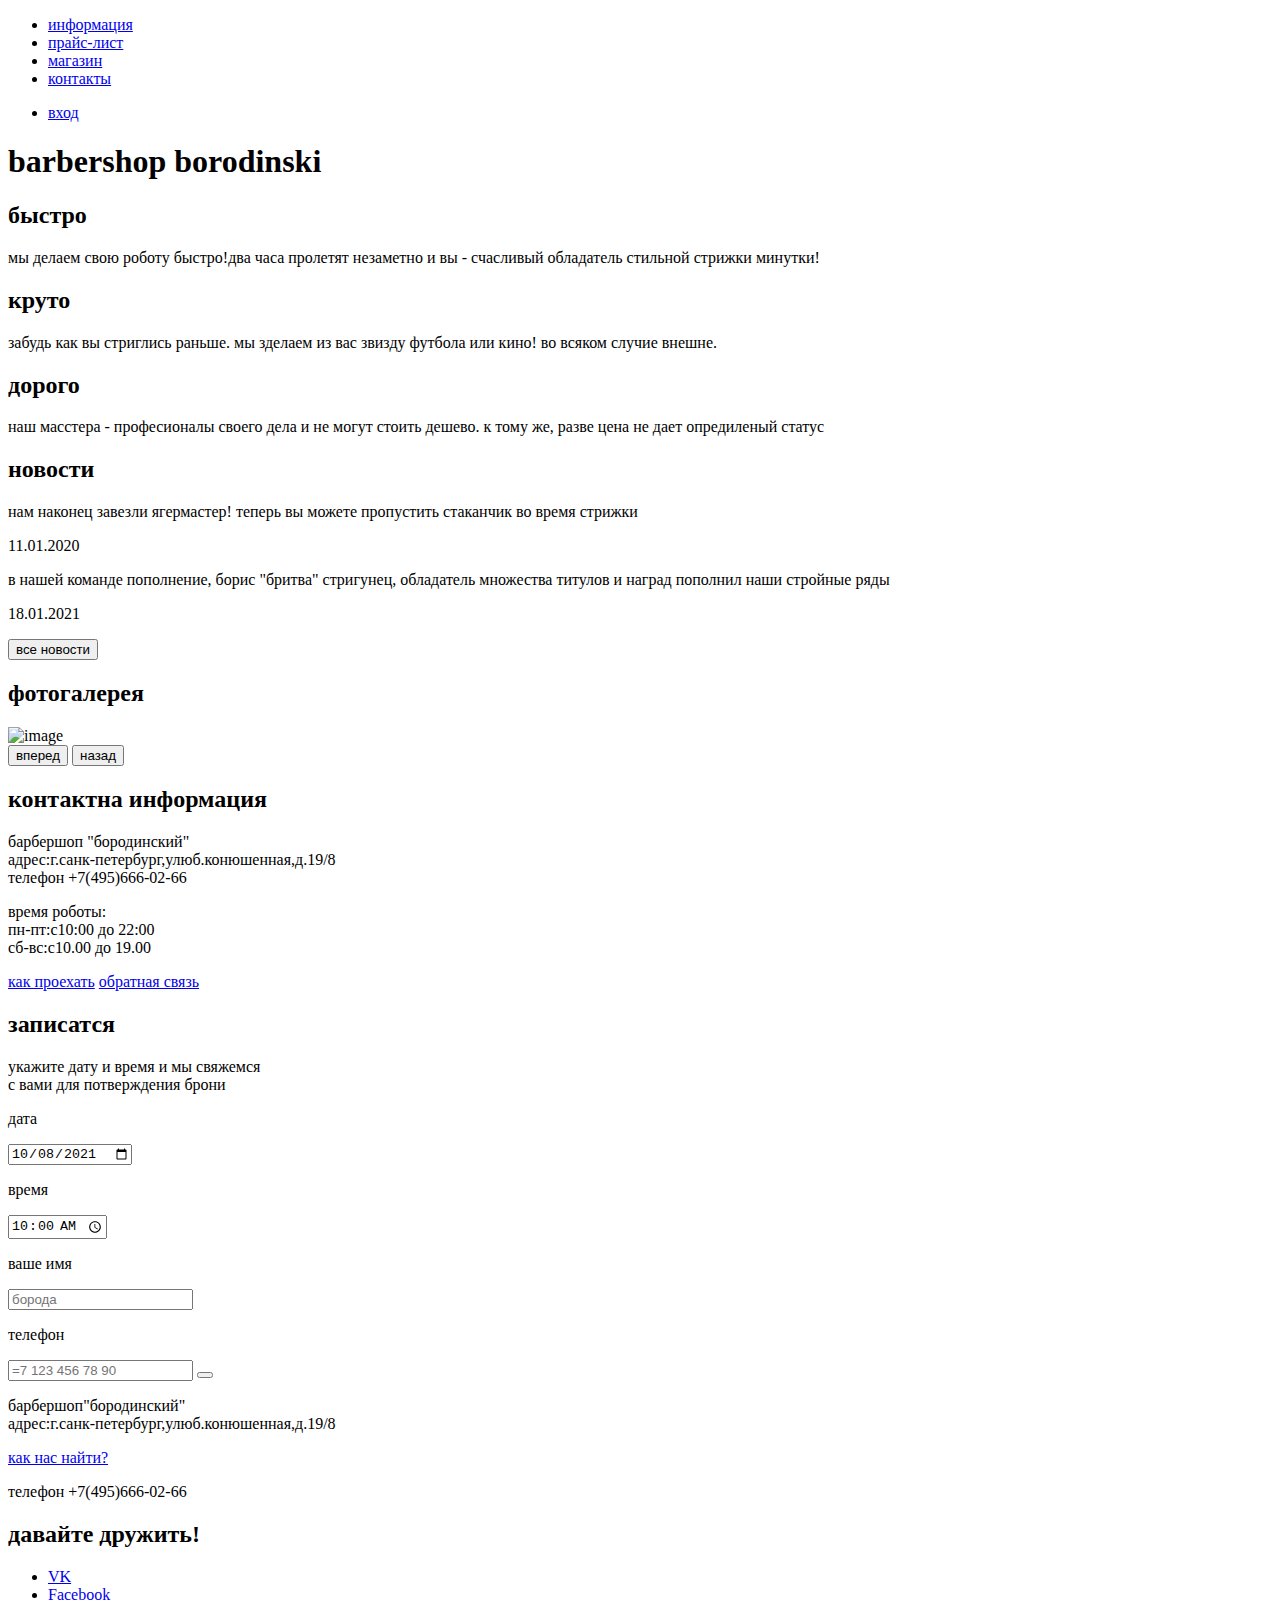
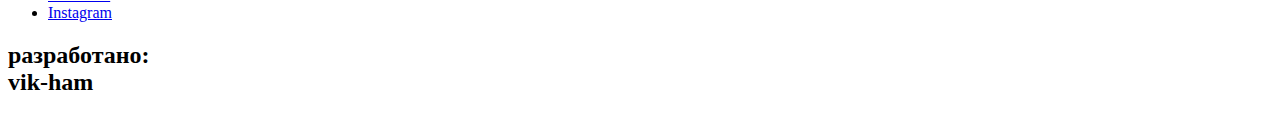
==== index.html @ f0d6965c "version 1.2" ====
<!DOCTYPE html>
<html lang="en">
    <head>
        <meta charset="UTF-8">
        <title>Барбершоп"Бородинский"</title>
    </head>
    <body>
      <header>
        <ul>
            <li><a href="#">информация</a>
            <li><a href="#">прайс-лист</a></li>
            <li><a href="#">магазин</a></li>
            <li><a href="#">контакты</a></li>
        </ul>
          <ul>
              <li>
                  <a href="login.html">
                      вход
                  </a>
              </li>
          </ul>
      </header>
      <main>
        <h1>barbershop borodinski</h1>
         <section>
            <h2>быстро</h2>
            <p>мы делаем свою роботу быстро!два часа
                пролетят незаметно и вы - счасливый
                обладатель стильной стрижки минутки!</p>
            <h2>круто</h2>
            <p>забудь как вы стриглись раньше.
            мы зделаем из вас звизду футбола или кино!
            во всяком случие внешне.</p>
            <h2>дорого</h2>
            <p>наш масстера - професионалы своего дела и
            не могут стоить дешево. к тому же, разве цена
            не дает опредиленый статус</p>
        </section>
        <section>
            <h2>новости</h2>
            <p>нам наконец завезли ягермастер! теперь вы можете
                пропустить стаканчик во время стрижки</p>
            <time datetime="11-01-2021">11.01.2020</time>
            <p>в нашей команде пополнение, борис "бритва" стригунец,
            обладатель множества титулов и наград пополнил наши
            стройные ряды</p>
            <time detatime="18-01-2021">18.01.2021</time>
            <p><input type="button" value="все новости"></p>
        </section>
        <div>
            <h2>фотогалерея</h2>
            <img src="" alt="image"> <br>
            <input type="button" value="вперед">
            <input type="button" value="назад">
        </div>
        <div>
            <h2>контактна информация</h2>
            <p>барбершоп  "бородинский" <br>
                адрес:г.санк-петербург,улюб.конюшенная,д.19/8<br>
                телефон +7(495)666-02-66</p>
            <p>время роботы:<br>
            пн-пт:с10:00 до 22:00<br>
            сб-вс:c10.00 до 19.00</p>
            <a href="#">как проехать</a>
            <a href="#">обратная связь</a>
        </div>
        <div>
            <h2>записатся</h2>
            <p>укажите дату и время и мы свяжемся<br>
            с вами для потверждения брони</p>
            <form action="#">
            <p>дата</p>
            <input type="date" name="date" value="2021-10-08">
            <p>время</p>
            <input type="time" name="time" value="10:00">
            <p>ваше имя</p>
            <input type="text" name="text" value="" placeholder="борода">
            <p>телефон</p>
            <input type="tel" name="phone" value="" placeholder="=7 123 456 78 90">
             <button></button>
            </form>
        </div>
      </main>
      <footer>
            <p>барбершоп"бородинский" <br>
                адрес:г.санк-петербург,улюб.конюшенная,д.19/8</p>
            <p><a href="#">как нас найти?</a></p>
            <p>телефон +7(495)666-02-66</p>
        <h2>давайте дружить!</h2>
        <nav>
            <ul>
                <li><a href="https://vk.com/">VK</a></li>
                <li><a href="https://www.facebook.com/">Facebook</a></li>
                <li><a href="https://www.instagram.com/">Instagram</a></li>
            </ul>
        </nav>
        <h2>разработано: <br>
        vik-ham</h2>
      </footer>
    </body>
</html>
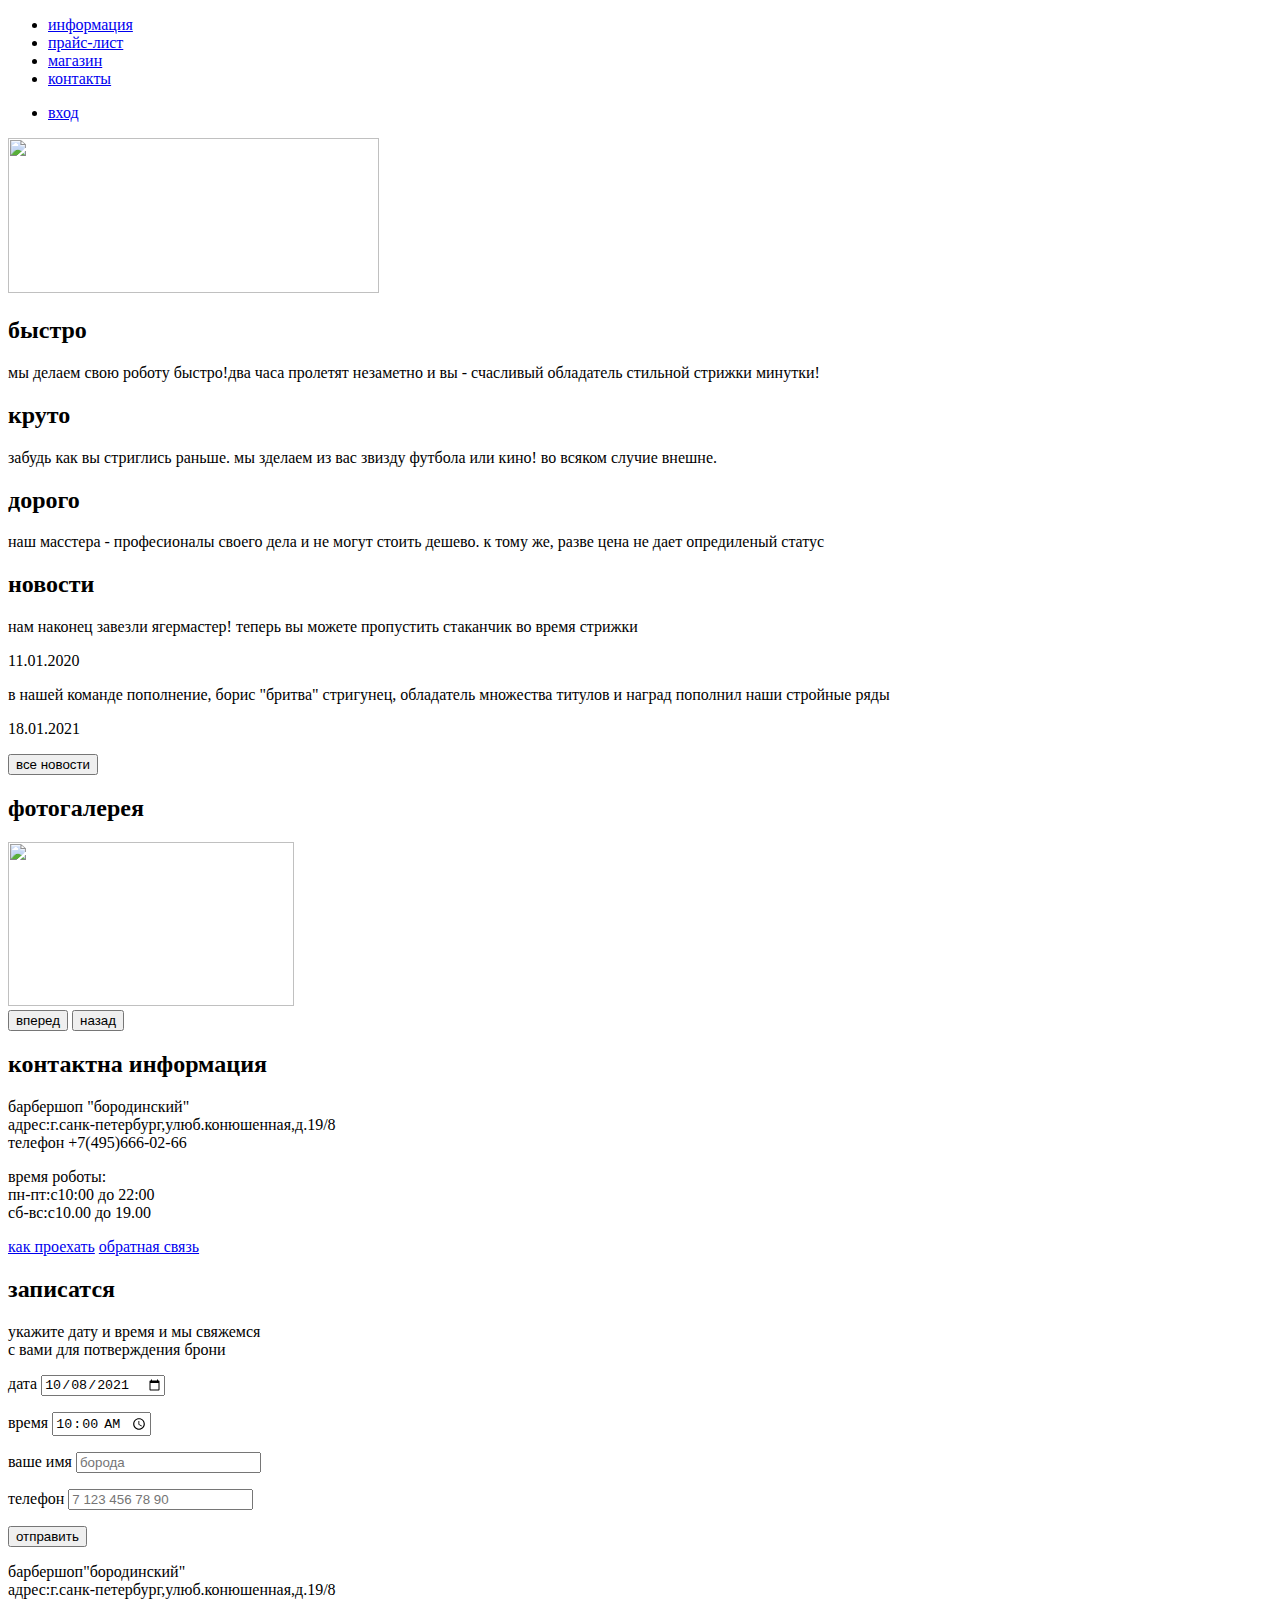
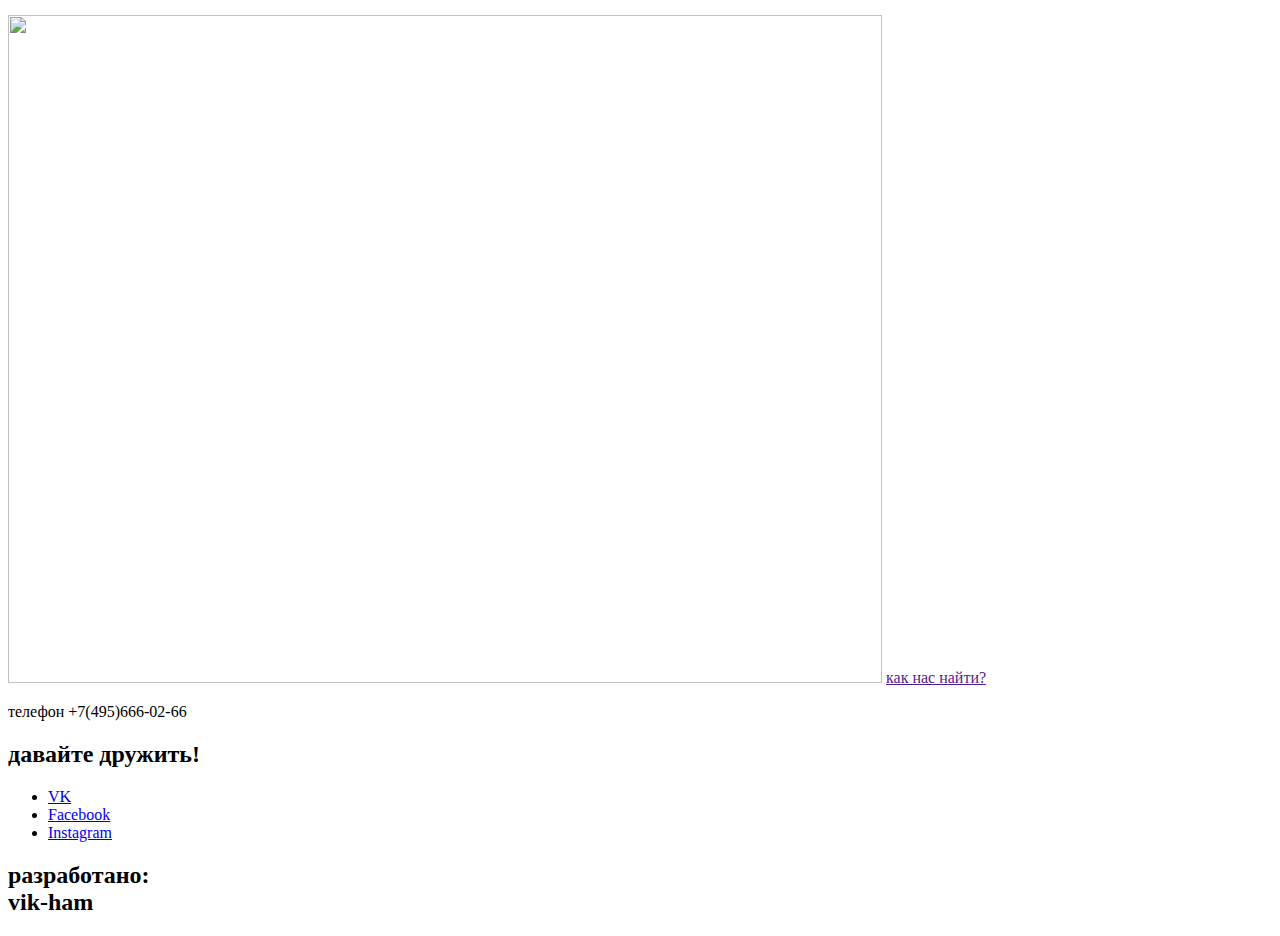
==== commit a7d0ab33: "version 1.2" ====
--- a/index.html
+++ b/index.html
@@ -21,8 +21,8 @@
           </ul>
       </header>
       <main>
-        <h1>barbershop borodinski</h1>
-         <section>
+          <img src="img/index-logo.png" height="155" width="371"/>
+          <section>
             <h2>быстро</h2>
             <p>мы делаем свою роботу быстро!два часа
                 пролетят незаметно и вы - счасливый
@@ -49,7 +49,7 @@
         </section>
         <div>
             <h2>фотогалерея</h2>
-            <img src="" alt="image"> <br>
+            <img src="img/Layer 21.jpg" height="164" width="286"/><br>
             <input type="button" value="вперед">
             <input type="button" value="назад">
         </div>
@@ -69,22 +69,29 @@
             <p>укажите дату и время и мы свяжемся<br>
             с вами для потверждения брони</p>
             <form action="#">
-            <p>дата</p>
-            <input type="date" name="date" value="2021-10-08">
-            <p>время</p>
-            <input type="time" name="time" value="10:00">
-            <p>ваше имя</p>
-            <input type="text" name="text" value="" placeholder="борода">
-            <p>телефон</p>
-            <input type="tel" name="phone" value="" placeholder="=7 123 456 78 90">
-             <button></button>
+                <p>
+                 <label for="appointment-date">дата</label>
+                 <input id="appointment-date" type="date" name="date" value="2021-10-08">
+                </p>
+                <p>
+                 <label for="appointment-time">время</label>
+                 <input id="appointment-time" type="time" name="time" value="10:00">
+                </p>
+                 <label for="appointment-text">ваше имя</label>
+                 <input id="appointment-text" type="text" name="text" value="" placeholder="борода">
+                </p>
+                 <label for="appointment-phone">телефон</label>
+                 <input id="appointment-phone" type="tel" name="phone" value="" placeholder="7 123 456 78 90">
+                </p>
+                <button type="submit">отправить</button>
             </form>
         </div>
       </main>
       <footer>
             <p>барбершоп"бородинский" <br>
                 адрес:г.санк-петербург,улюб.конюшенная,д.19/8</p>
-            <p><a href="#">как нас найти?</a></p>
+            <p><img src="img/map.jpg" height="668" width="874"/>
+                <a href="">как нас найти?</a></p>
             <p>телефон +7(495)666-02-66</p>
         <h2>давайте дружить!</h2>
         <nav>
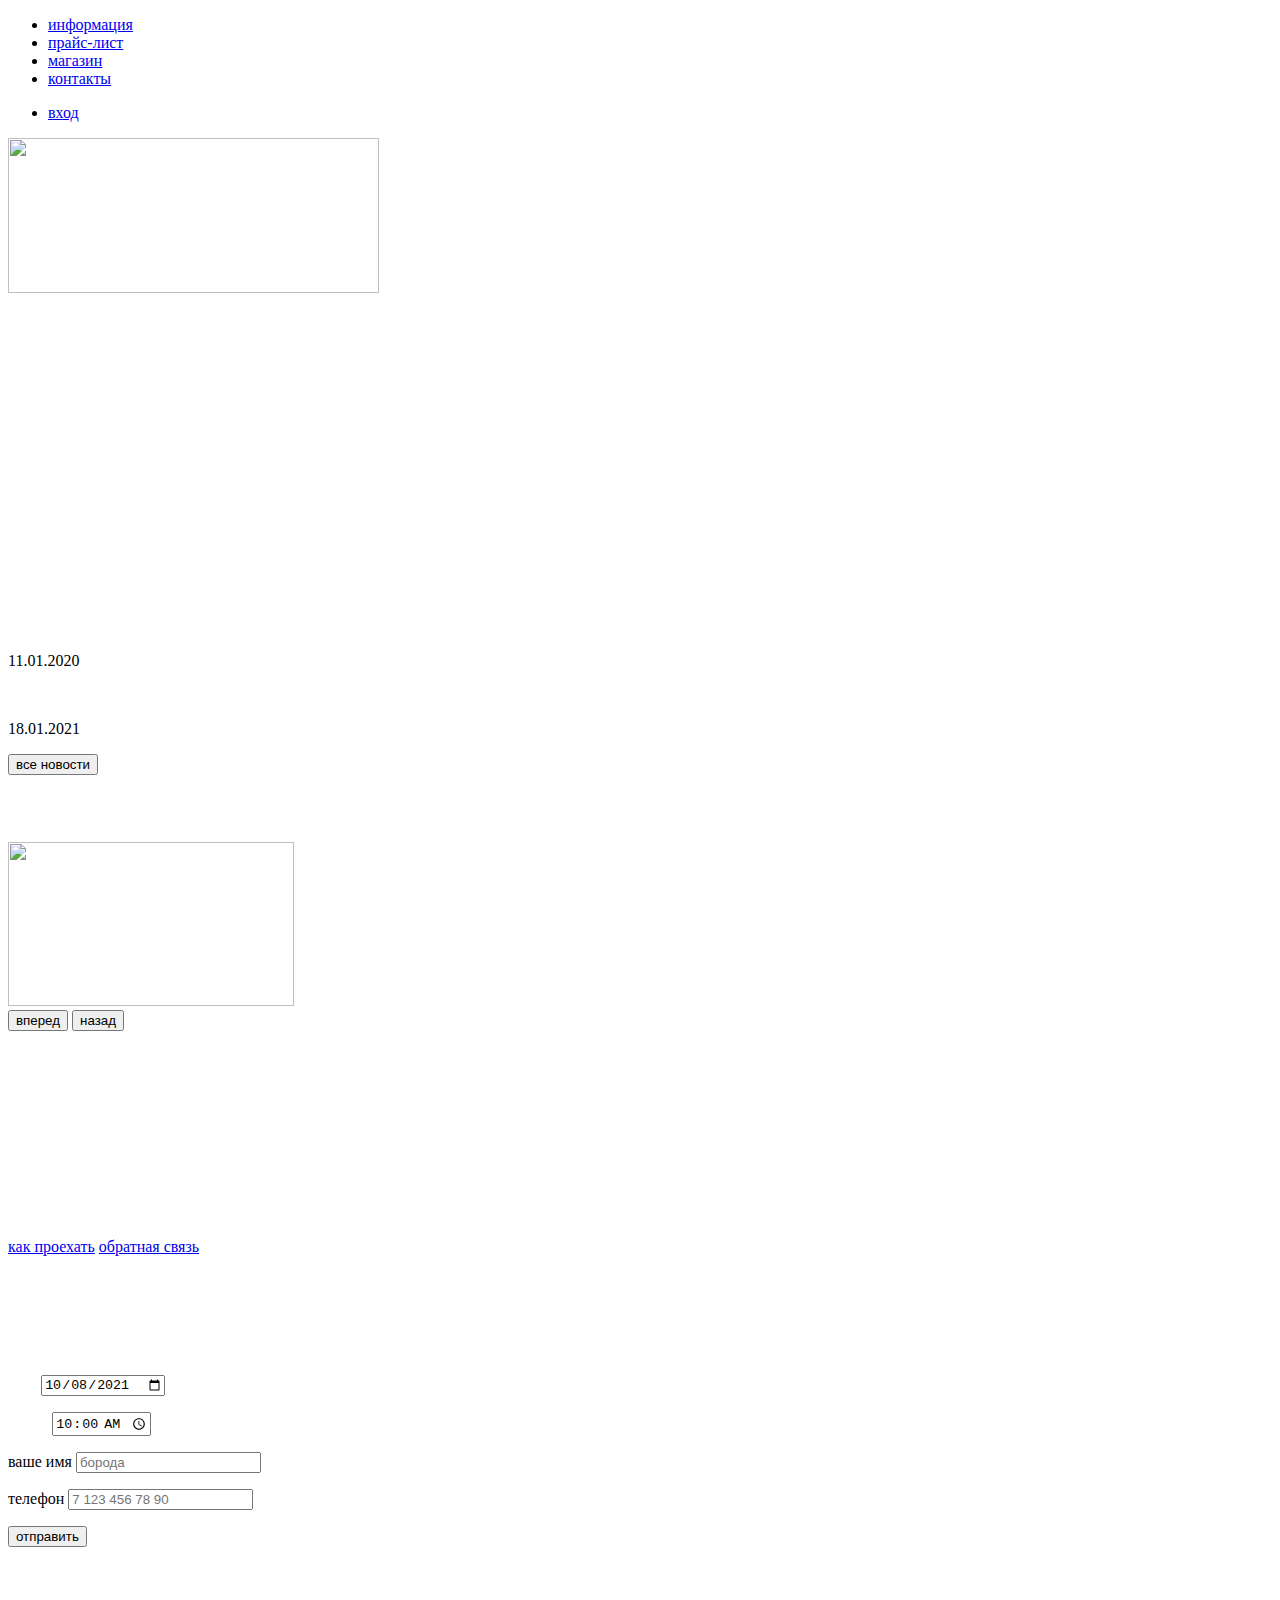
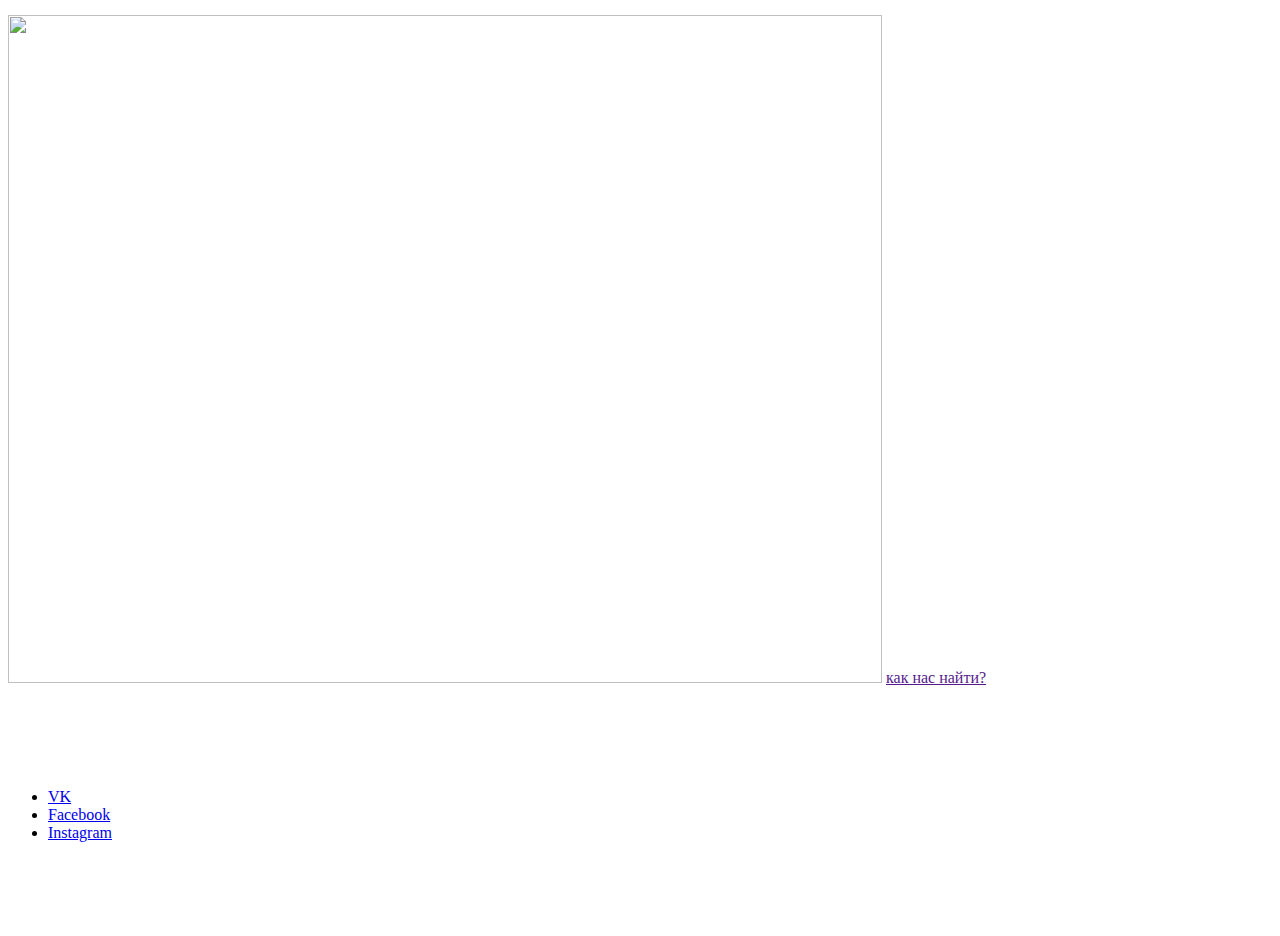
==== commit 0f5735f6: "ading style" ====
--- a/index.html
+++ b/index.html
@@ -3,10 +3,12 @@
     <head>
         <meta charset="UTF-8">
         <title>Барбершоп"Бородинский"</title>
+        <link rel="stylesheet" href="css/normalize.css">
+        <link rel="stylesheet" href="style.css">
     </head>
     <body>
       <header>
-        <ul>
+          <ul>
             <li><a href="#">информация</a>
             <li><a href="#">прайс-лист</a></li>
             <li><a href="#">магазин</a></li>
--- a/style.css
+++ b/style.css
@@ -0,0 +1,9 @@
+header{
+   background:url() ;
+}
+body{
+    background: url("img/Layer.jpg");
+}
+p,h2{
+    color: white;
+}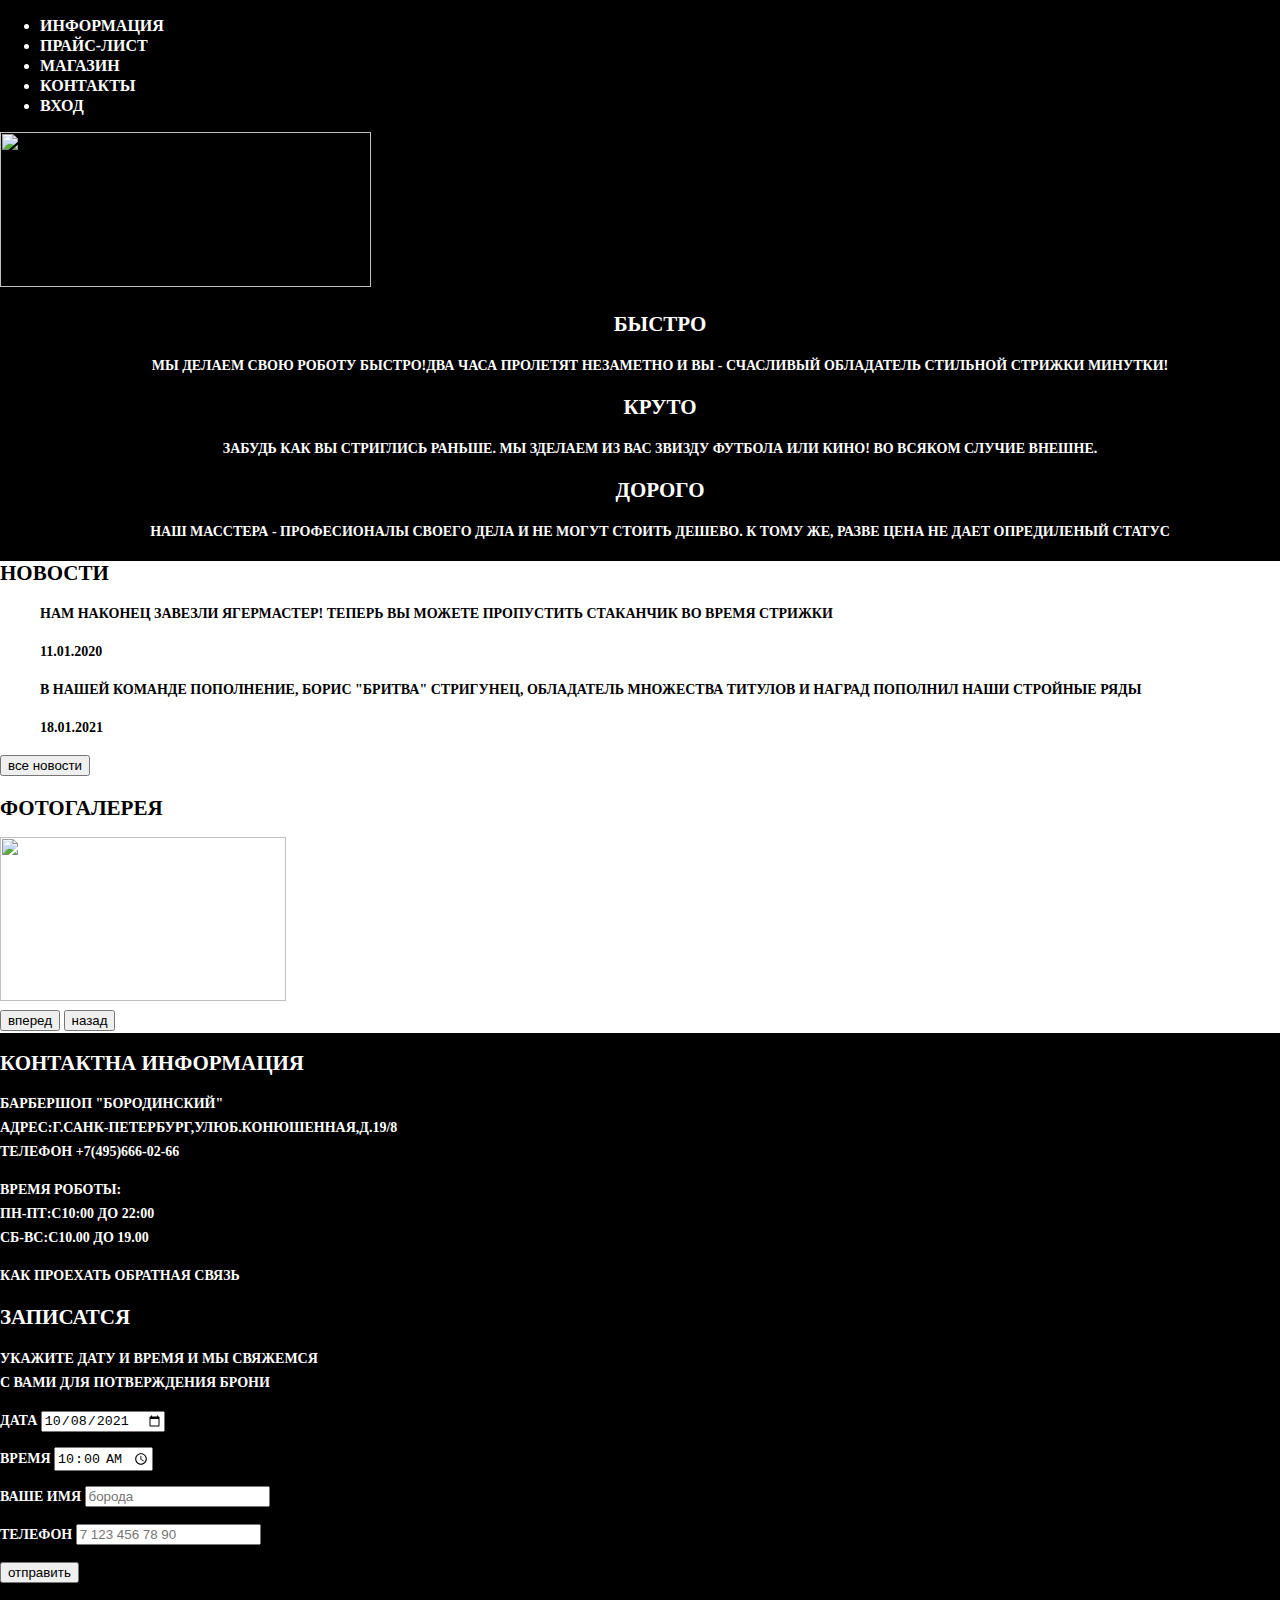
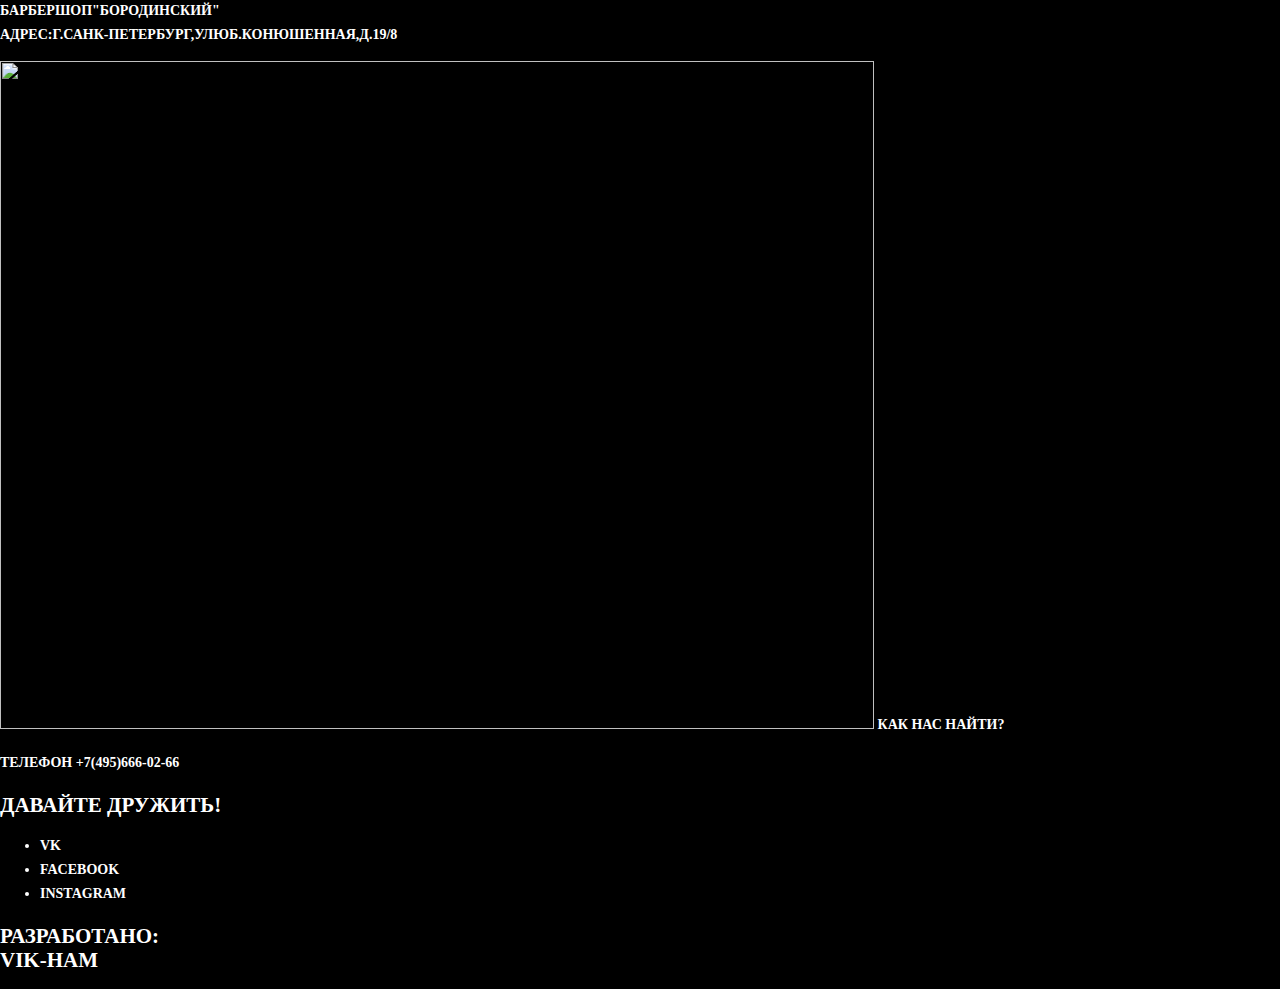
==== commit e2474222: "prototip" ====
--- a/index.html
+++ b/index.html
@@ -5,57 +5,68 @@
         <title>Барбершоп"Бородинский"</title>
         <link rel="stylesheet" href="css/normalize.css">
         <link rel="stylesheet" href="style.css">
-    </head>
+        <link href="https://fonts.googleapis.com/css2?family=PT+Serif&display=swap" rel="stylesheet">
     <body>
-      <header>
-          <ul>
+    <header class="main-header">
+        <nav class="main-navigation">
+          <ul class="sit-navigation">
             <li><a href="#">информация</a>
             <li><a href="#">прайс-лист</a></li>
             <li><a href="#">магазин</a></li>
             <li><a href="#">контакты</a></li>
-        </ul>
-          <ul>
-              <li>
-                  <a href="login.html">
-                      вход
-                  </a>
-              </li>
+              <li><a href="login.html">вход</a></li>
           </ul>
+        </nav>
       </header>
-      <main>
+      <main class="container">
           <img src="img/index-logo.png" height="155" width="371"/>
-          <section>
-            <h2>быстро</h2>
-            <p>мы делаем свою роботу быстро!два часа
-                пролетят незаметно и вы - счасливый
-                обладатель стильной стрижки минутки!</p>
-            <h2>круто</h2>
-            <p>забудь как вы стриглись раньше.
-            мы зделаем из вас звизду футбола или кино!
-            во всяком случие внешне.</p>
-            <h2>дорого</h2>
-            <p>наш масстера - професионалы своего дела и
-            не могут стоить дешево. к тому же, разве цена
-            не дает опредиленый статус</p>
+          <section class="text-blok">
+              <ul class="text">
+                  <li class="text1">
+                      <h2>быстро</h2>
+                         <p>мы делаем свою роботу быстро!два часа
+                            пролетят незаметно и вы - счасливый
+                            обладатель стильной стрижки минутки!</p>
+                  </li>
+                  <li class="text1">
+                      <h2>круто</h2>
+                         <p>забудь как вы стриглись раньше.
+                             мы зделаем из вас звизду футбола или кино!
+                             во всяком случие внешне.</p>
+                  </li>
+                  <li class="text1">
+                      <h2>дорого</h2>
+                        <p>наш масстера - професионалы своего дела и
+                            не могут стоить дешево. к тому же, разве цена
+                            не дает опредиленый статус</p>
+                  </li>
+              </ul>
         </section>
-        <section>
+       <div>
+        <section class="news">
             <h2>новости</h2>
+            <ul class="news-text">
+                <li>
             <p>нам наконец завезли ягермастер! теперь вы можете
                 пропустить стаканчик во время стрижки</p>
             <time datetime="11-01-2021">11.01.2020</time>
+                </li>
+                <li>
             <p>в нашей команде пополнение, борис "бритва" стригунец,
             обладатель множества титулов и наград пополнил наши
             стройные ряды</p>
             <time detatime="18-01-2021">18.01.2021</time>
-            <p><input type="button" value="все новости"></p>
-        </section>
+                </li>
+            </ul>
+            <button type="button" >все новости</button>
         <div>
             <h2>фотогалерея</h2>
-            <img src="img/Layer 21.jpg" height="164" width="286"/><br>
-            <input type="button" value="вперед">
-            <input type="button" value="назад">
-        </div>
-        <div>
+            <img class="slide" src="img/Layer 21.jpg" height="164" width="286"/><br>
+            <button type="button">вперед</button>
+            <button type="button">назад</button>
+       </div>
+        </section>
+          <div class="coloms">
             <h2>контактна информация</h2>
             <p>барбершоп  "бородинский" <br>
                 адрес:г.санк-петербург,улюб.конюшенная,д.19/8<br>
@@ -65,8 +76,6 @@
             сб-вс:c10.00 до 19.00</p>
             <a href="#">как проехать</a>
             <a href="#">обратная связь</a>
-        </div>
-        <div>
             <h2>записатся</h2>
             <p>укажите дату и время и мы свяжемся<br>
             с вами для потверждения брони</p>
--- a/style.css
+++ b/style.css
@@ -1,9 +1,67 @@
-header{
-   background:url() ;
+body{
+    margin: 0;
+    padding: 0;
+
+    font-weight: 700;
+    font-size: 14px;
+    line-height: 24px;
+
+    background:url("img/Layer.jpg");
+    background-color: black;
+    background-position: top center;
+    background-repeat: no-repeat;
+
+    color: white;
+    text-transform: uppercase;
 }
-body{
-    background: url("img/Layer.jpg");
+.main-header{
+    font-size: 16px;
+    line-height: 20px;
+    color: white;
+   background-color: black;
 }
-p,h2{
+.button{
+    background-color: black;
+    background: black;
     color: white;
-}+    text-align: center;
+    vertical-align: middle;
+    text-transform: uppercase;
+    border: none;
+    font: inherit;
+}
+.button:hover,
+.button:
+.main-header{
+    list-style: none;
+    margin: 0;
+    padding-left:0;
+}
+a{
+    text-decoration: none;
+    color: white;
+}
+.text{
+    list-style: none;
+    text-align: center;
+}
+.news{
+    background-color: white;
+    background-image: url("img/Layer 21.jpg");
+    background:white;
+    color: black;
+    margin: 0;
+    padding: 0;
+}
+.news-text{
+    list-style: none;
+}.fotogallery{
+    background-color:white;
+    color: black;
+ }
+ .colonds{
+     background: white;
+     color: black;
+ }
+
+
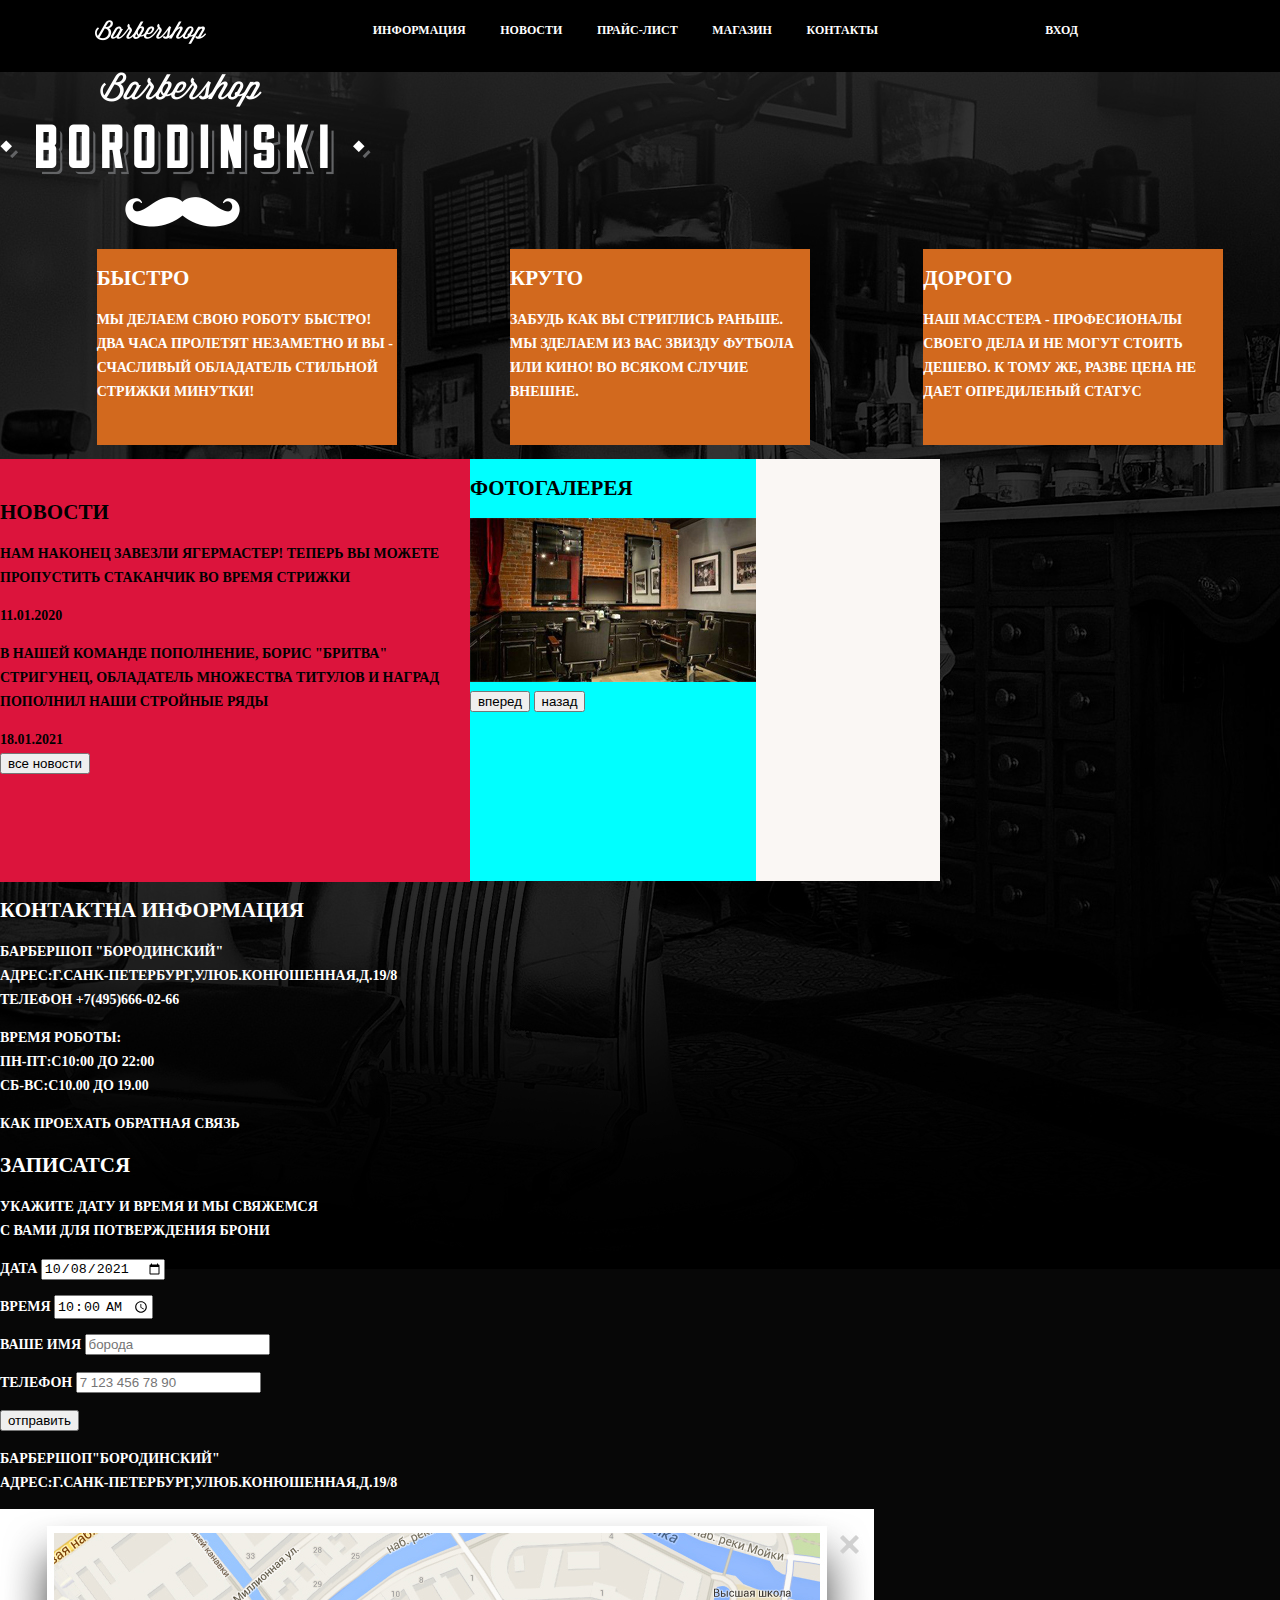
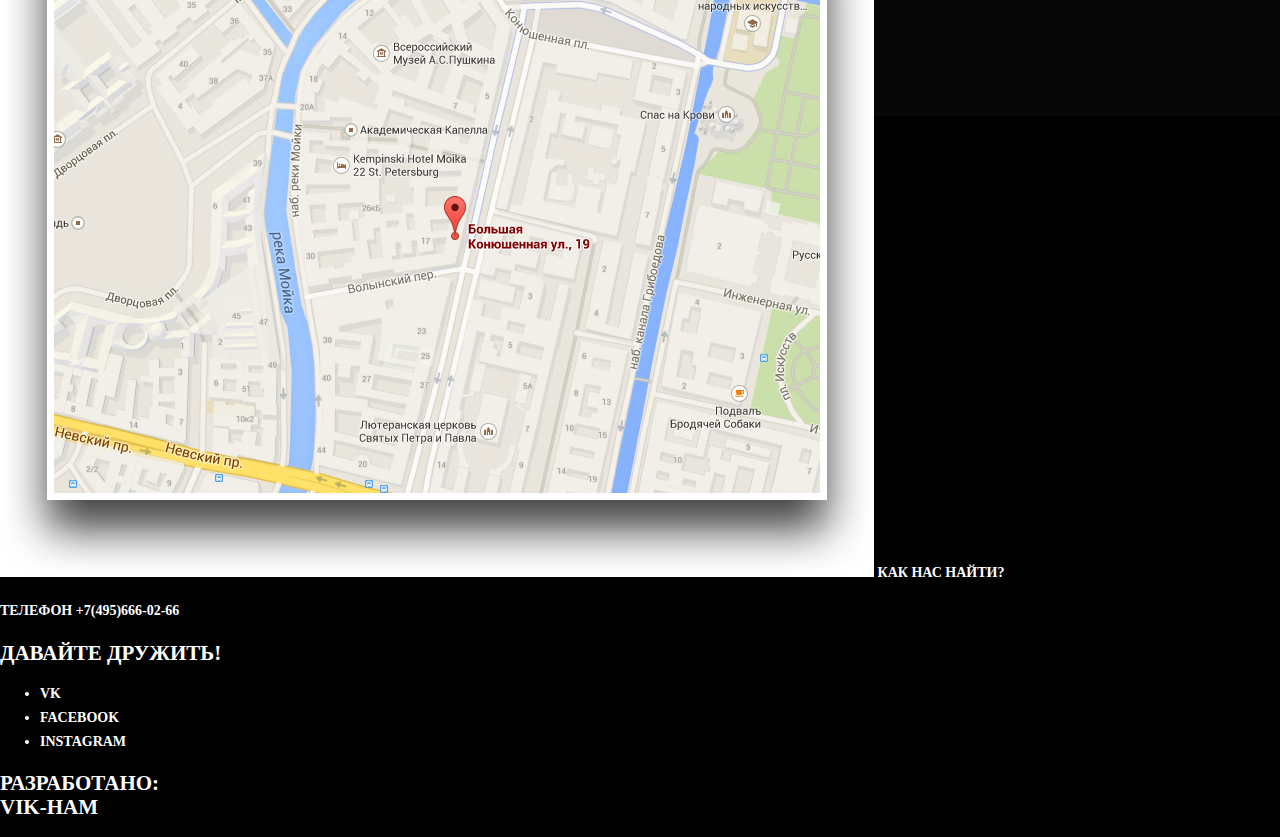
==== commit 11a39829: "some change" ====
--- a/index.html
+++ b/index.html
@@ -8,33 +8,41 @@
         <link href="https://fonts.googleapis.com/css2?family=PT+Serif&display=swap" rel="stylesheet">
     <body>
     <header class="main-header">
-        <nav class="main-navigation">
-          <ul class="sit-navigation">
-            <li><a href="#">информация</a>
-            <li><a href="#">прайс-лист</a></li>
-            <li><a href="#">магазин</a></li>
-            <li><a href="#">контакты</a></li>
-              <li><a href="login.html">вход</a></li>
-          </ul>
+        <nav class="container">
+            <div>
+                <img src="img/logo.png" height="24" width="111"/>
+            </div>
+            <ul class="site-nav">
+                <li><a href="#">информация</a></li>
+                <li><a href="#">новости</a></li>
+                <li><a href="#">прайс-лист</a></li>
+                <li><a href="#">магазин</a></li>
+                <li><a href="#">контакты</a></li>
+            </ul>
+            <ul class="user">
+                <a href="#">вход</a>
+            </ul>
         </nav>
-      </header>
-      <main class="container">
+    </header>
+      <main class="main-container">
+          <div class="logo-2">
           <img src="img/index-logo.png" height="155" width="371"/>
-          <section class="text-blok">
+          </div>
+          <section class="text-block">
               <ul class="text">
-                  <li class="text1">
+                  <li>
                       <h2>быстро</h2>
                          <p>мы делаем свою роботу быстро!два часа
                             пролетят незаметно и вы - счасливый
                             обладатель стильной стрижки минутки!</p>
                   </li>
-                  <li class="text1">
+                  <li>
                       <h2>круто</h2>
                          <p>забудь как вы стриглись раньше.
                              мы зделаем из вас звизду футбола или кино!
                              во всяком случие внешне.</p>
                   </li>
-                  <li class="text1">
+                  <li>
                       <h2>дорого</h2>
                         <p>наш масстера - професионалы своего дела и
                             не могут стоить дешево. к тому же, разве цена
@@ -43,9 +51,10 @@
               </ul>
         </section>
        <div>
-        <section class="news">
-            <h2>новости</h2>
+        <section class="container-news">
+            <div class="news">
             <ul class="news-text">
+                <h2>новости</h2>
                 <li>
             <p>нам наконец завезли ягермастер! теперь вы можете
                 пропустить стаканчик во время стрижки</p>
@@ -59,7 +68,8 @@
                 </li>
             </ul>
             <button type="button" >все новости</button>
-        <div>
+            </div>
+        <div class="fotogaleri">
             <h2>фотогалерея</h2>
             <img class="slide" src="img/Layer 21.jpg" height="164" width="286"/><br>
             <button type="button">вперед</button>
--- a/style.css
+++ b/style.css
@@ -15,53 +15,86 @@
     text-transform: uppercase;
 }
 .main-header{
-    font-size: 16px;
+    font-size: 12px;
     line-height: 20px;
     color: white;
-   background-color: black;
+    background-color: black;
+    min-height: 72px;
 }
-.button{
-    background-color: black;
-    background: black;
-    color: white;
-    text-align: center;
-    vertical-align: middle;
-    text-transform: uppercase;
-    border: none;
-    font: inherit;
+.container{
+    display: flex;
+    justify-content: space-around;
+    padding: 20px;
 }
-.button:hover,
-.button:
-.main-header{
+.site-nav{
+    padding: 0;
+    margin: 0;
+    width: 540px;
     list-style: none;
+    display: flex;
+    justify-content: space-around;
+}
+.user{
+    padding: 0;
     margin: 0;
-    padding-left:0;
+    width: 140px;
 }
 a{
+    color: white;
     text-decoration: none;
-    color: white;
+}
+.main-container{
+    padding: 0;
+}
+.text-block{
+
 }
 .text{
-    list-style: none;
-    text-align: center;
+    display: flex;
+    justify-content: space-around;
+}
+
+.text-block li{
+   list-style: none;
+    background-color: chocolate;
+    width: 300px;
+    height: 196px;
+}
+.container-news{
+    width: 940px;
+    height: 422px;
+    background-color: #faf7f4;
+    color: black;
+    display: flex;
 }
 .news{
-    background-color: white;
-    background-image: url("img/Layer 21.jpg");
-    background:white;
-    color: black;
-    margin: 0;
-    padding: 0;
+    width: 470px;
+    height: 423px;
+    background-color: crimson;
 }
 .news-text{
+    margin: 0;
     list-style: none;
-}.fotogallery{
-    background-color:white;
-    color: black;
- }
- .colonds{
-     background: white;
-     color: black;
- }
+    display: inline;
+}
+.fotogaleri{
+background-color: cyan;
+}
 
 
+
+
+
+
+
+
+
+
+
+
+
+
+
+
+
+
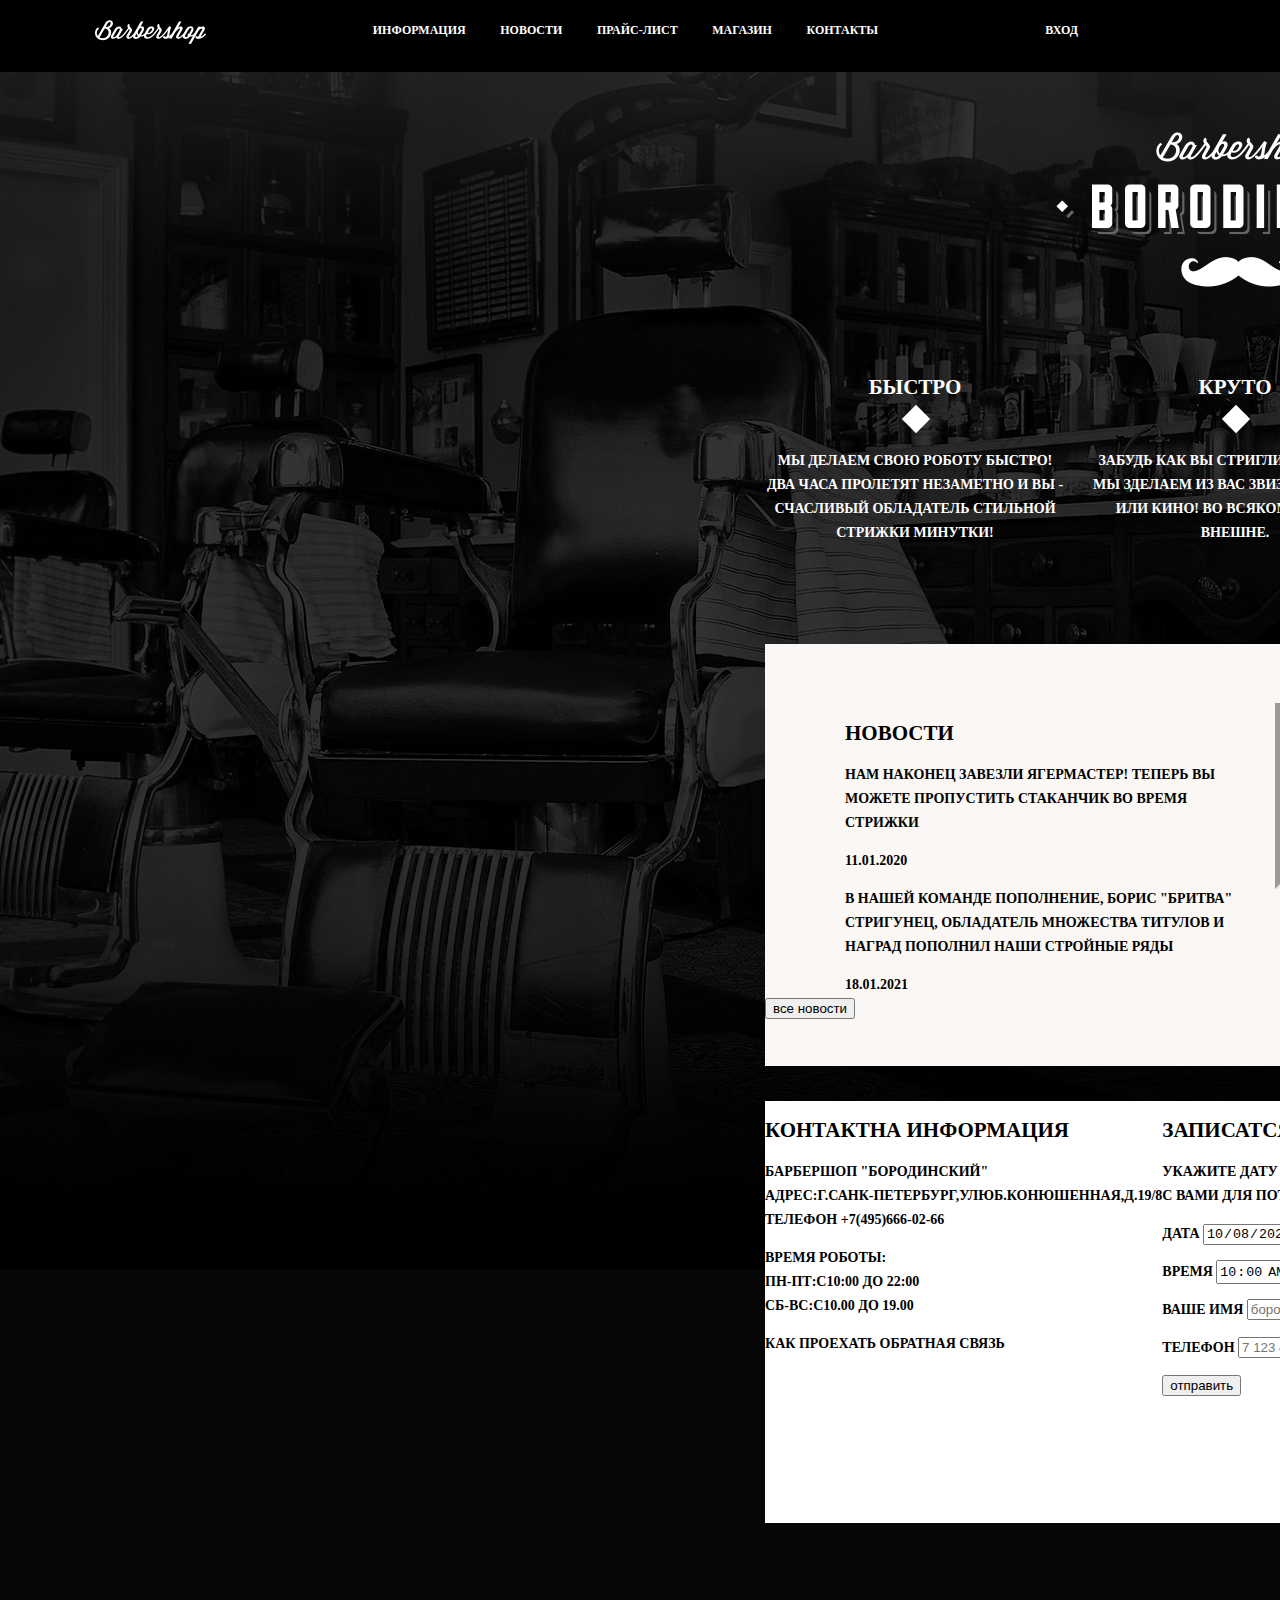
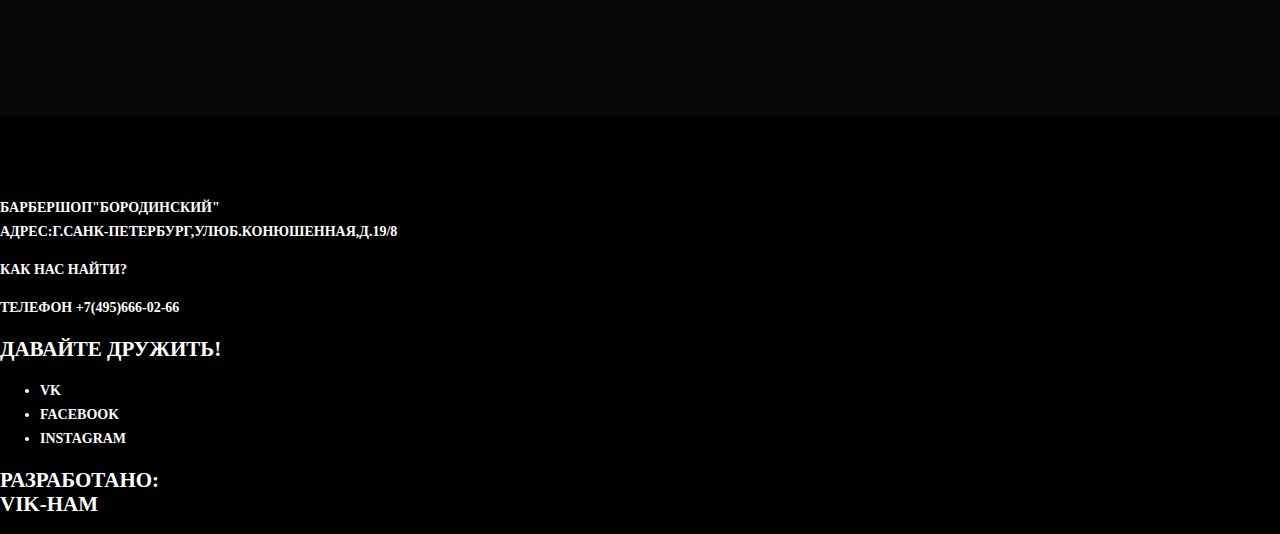
==== commit 6b239c15: "Added styles and set positions" ====
--- a/index.html
+++ b/index.html
@@ -37,20 +37,19 @@
                             обладатель стильной стрижки минутки!</p>
                   </li>
                   <li>
-                      <h2>круто</h2>
+                      <h2 class="text-h2">круто</h2>
                          <p>забудь как вы стриглись раньше.
                              мы зделаем из вас звизду футбола или кино!
                              во всяком случие внешне.</p>
                   </li>
                   <li>
-                      <h2>дорого</h2>
+                      <h2 class="text-h2">дорого</h2>
                         <p>наш масстера - професионалы своего дела и
                             не могут стоить дешево. к тому же, разве цена
                             не дает опредиленый статус</p>
                   </li>
               </ul>
         </section>
-       <div>
         <section class="container-news">
             <div class="news">
             <ul class="news-text">
@@ -71,47 +70,53 @@
             </div>
         <div class="fotogaleri">
             <h2>фотогалерея</h2>
+            <figure class="fotogaleri-content">
             <img class="slide" src="img/Layer 21.jpg" height="164" width="286"/><br>
+            </figure>
             <button type="button">вперед</button>
             <button type="button">назад</button>
        </div>
         </section>
-          <div class="coloms">
-            <h2>контактна информация</h2>
-            <p>барбершоп  "бородинский" <br>
-                адрес:г.санк-петербург,улюб.конюшенная,д.19/8<br>
+          <div class="colons">
+              <div class="colons-info">
+                <h2>контактна информация</h2>
+                <p>барбершоп  "бородинский" <br>
+                 адрес:г.санк-петербург,улюб.конюшенная,д.19/8<br>
                 телефон +7(495)666-02-66</p>
-            <p>время роботы:<br>
-            пн-пт:с10:00 до 22:00<br>
-            сб-вс:c10.00 до 19.00</p>
-            <a href="#">как проехать</a>
-            <a href="#">обратная связь</a>
-            <h2>записатся</h2>
-            <p>укажите дату и время и мы свяжемся<br>
-            с вами для потверждения брони</p>
-            <form action="#">
-                <p>
-                 <label for="appointment-date">дата</label>
-                 <input id="appointment-date" type="date" name="date" value="2021-10-08">
-                </p>
-                <p>
-                 <label for="appointment-time">время</label>
-                 <input id="appointment-time" type="time" name="time" value="10:00">
-                </p>
-                 <label for="appointment-text">ваше имя</label>
-                 <input id="appointment-text" type="text" name="text" value="" placeholder="борода">
-                </p>
-                 <label for="appointment-phone">телефон</label>
-                 <input id="appointment-phone" type="tel" name="phone" value="" placeholder="7 123 456 78 90">
-                </p>
-                <button type="submit">отправить</button>
-            </form>
+                 <p>время роботы:<br>
+                пн-пт:с10:00 до 22:00<br>
+                сб-вс:c10.00 до 19.00</p>
+                <a href="#">как проехать</a>
+                <a href="#">обратная связь</a>
+              </div>
+              <div class="colons-form">
+                <h2>записатся</h2>
+                <p>укажите дату и время и мы свяжемся<br>
+                 с вами для потверждения брони</p>
+                <form action="#">
+                 <p>
+                  <label for="appointment-date">дата</label>
+                  <input id="appointment-date" type="date" name="date" value="2021-10-08">
+                 </p>
+                 <p>
+                  <label for="appointment-time">время</label>
+                  <input id="appointment-time" type="time" name="time" value="10:00">
+                 </p>
+                  <label for="appointment-text">ваше имя</label>
+                  <input id="appointment-text" type="text" name="text" value="" placeholder="борода">
+                 </p>
+                  <label for="appointment-phone">телефон</label>
+                  <input id="appointment-phone" type="tel" name="phone" value="" placeholder="7 123 456 78 90">
+                 </p>
+                  <button type="submit">отправить</button>
+               </form>
+              </div>
         </div>
       </main>
       <footer>
             <p>барбершоп"бородинский" <br>
                 адрес:г.санк-петербург,улюб.конюшенная,д.19/8</p>
-            <p><img src="img/map.jpg" height="668" width="874"/>
+            <p>
                 <a href="">как нас найти?</a></p>
             <p>телефон +7(495)666-02-66</p>
         <h2>давайте дружить!</h2>
--- a/style.css
+++ b/style.css
@@ -21,6 +21,11 @@
     background-color: black;
     min-height: 72px;
 }
+.main-container{
+    width: 940px;
+    height: 1650px;
+    margin-left: 765px;
+}
 .container{
     display: flex;
     justify-content: space-around;
@@ -39,6 +44,10 @@
     margin: 0;
     width: 140px;
 }
+.logo-2{
+    margin-left: 31%;
+    margin-top: 60px;
+}
 a{
     color: white;
     text-decoration: none;
@@ -47,18 +56,34 @@
     padding: 0;
 }
 .text-block{
-
 }
 .text{
     display: flex;
-    justify-content: space-around;
+    justify-content: space-between;
+    margin: 0;
+    padding: 0;
 }
+.text-block li{
+    list-style: none;
+    width: 300px;
+    text-align: center;
+    margin-top: 80px;
+}
+.text h2 {
+    position: relative;
+    margin: 0;
+    margin-bottom: 50px;
+}
+.text h2::after{
+    content:"";
+    transform: rotate(45deg);
+    position: absolute;
+    bottom: -30px;
+    left: 47%;
 
-.text-block li{
-   list-style: none;
-    background-color: chocolate;
-    width: 300px;
-    height: 196px;
+    width: 20px;
+    height: 20px;
+    background-color: white ;
 }
 .container-news{
     width: 940px;
@@ -66,19 +91,41 @@
     background-color: #faf7f4;
     color: black;
     display: flex;
+    margin-top: 85px;
 }
 .news{
     width: 470px;
-    height: 423px;
-    background-color: crimson;
+    height: 422px;
+    margin-bottom: 25px;
+    margin-top: 60px;
 }
 .news-text{
     margin: 0;
     list-style: none;
-    display: inline;
+    padding-left: 80px;
 }
 .fotogaleri{
-background-color: cyan;
+    width: 470px;
+    height: 422px;
+    display: inline-block;
+    text-align: center;
+}
+.fotogaleri-content{
+    border: 7px inset;
+}
+.colons{
+    width: 940px;
+    height: 422px;
+    margin-top: 35px;
+    background-color: white;
+    color: black;
+    display: flex;
+}
+.colons-info a{
+    color: black;
+}
+.colons-info{
+
 }
 
 
@@ -97,4 +144,3 @@
 
 
 
-
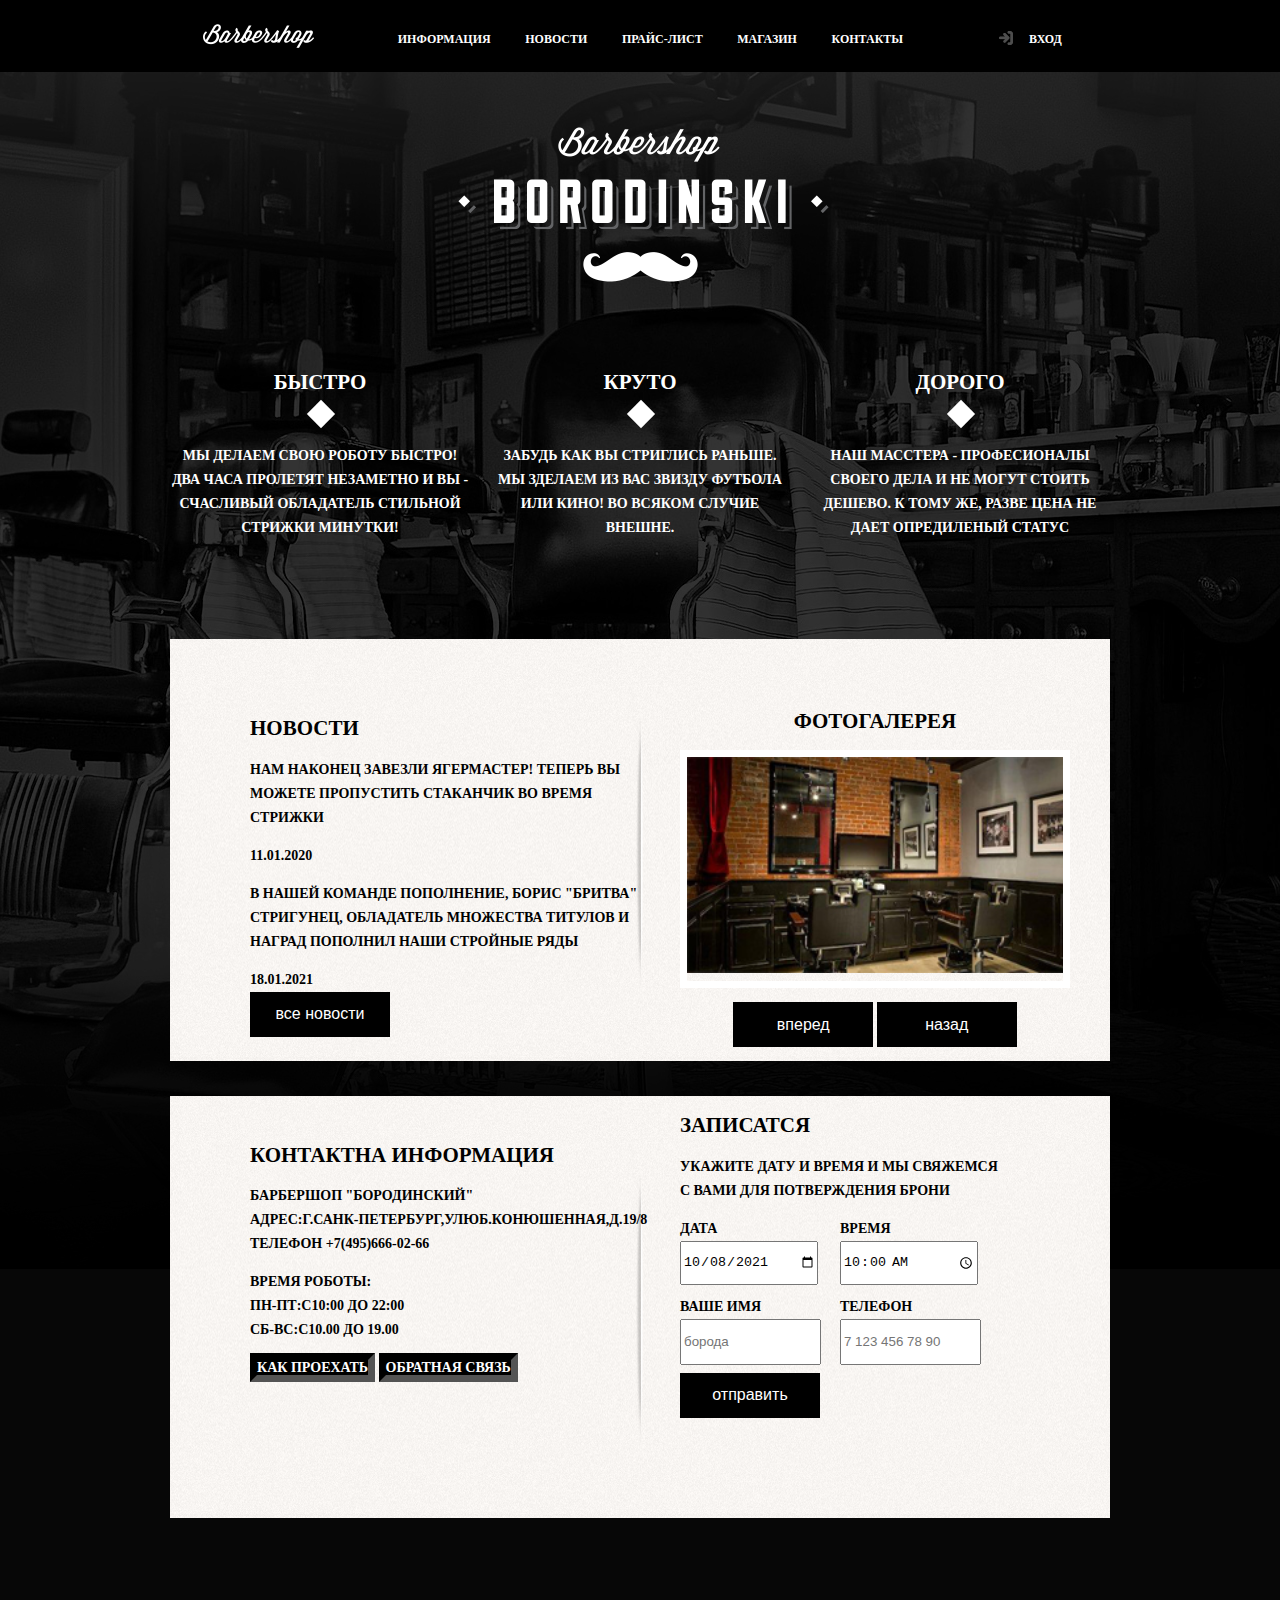
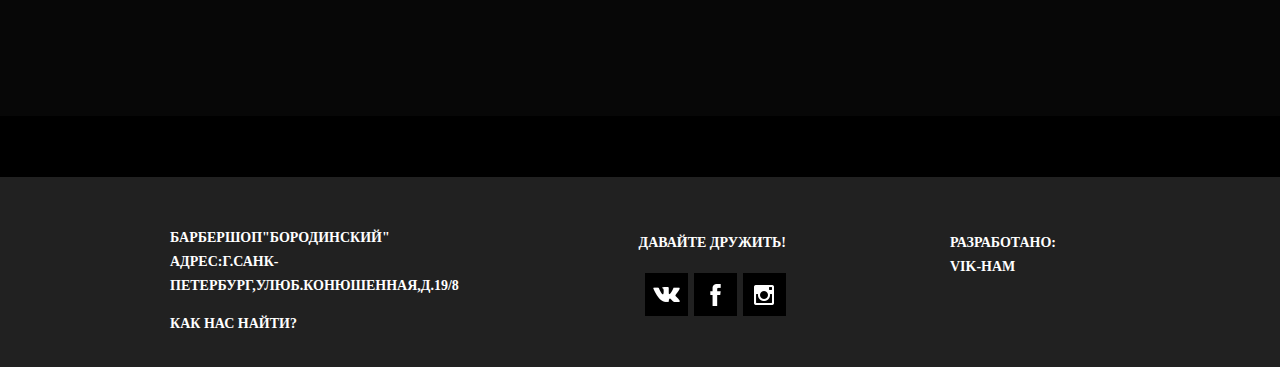
==== commit a9131b11: "some changes" ====
--- a/index.html
+++ b/index.html
@@ -1,17 +1,19 @@
 <!DOCTYPE html>
 <html lang="en">
-    <head>
+       <head>
         <meta charset="UTF-8">
         <title>Барбершоп"Бородинский"</title>
         <link rel="stylesheet" href="css/normalize.css">
         <link rel="stylesheet" href="style.css">
         <link href="https://fonts.googleapis.com/css2?family=PT+Serif&display=swap" rel="stylesheet">
-    <body>
+        </head>
+   <body>
     <header class="main-header">
         <nav class="container">
-            <div>
+            <div class="logo">
                 <img src="img/logo.png" height="24" width="111"/>
             </div>
+            <div class="div-site-nav">
             <ul class="site-nav">
                 <li><a href="#">информация</a></li>
                 <li><a href="#">новости</a></li>
@@ -19,9 +21,10 @@
                 <li><a href="#">магазин</a></li>
                 <li><a href="#">контакты</a></li>
             </ul>
-            <ul class="user">
-                <a href="#">вход</a>
-            </ul>
+            </div>
+            <div class="user">
+                <a class="user-link" href="#">вход</a>
+            </div>
         </nav>
     </header>
       <main class="main-container">
@@ -50,85 +53,111 @@
                   </li>
               </ul>
         </section>
-        <section class="container-news">
+        <div class="suka">
+          <section class="container-news">
             <div class="news">
-            <ul class="news-text">
-                <h2>новости</h2>
-                <li>
-            <p>нам наконец завезли ягермастер! теперь вы можете
-                пропустить стаканчик во время стрижки</p>
-            <time datetime="11-01-2021">11.01.2020</time>
-                </li>
-                <li>
-            <p>в нашей команде пополнение, борис "бритва" стригунец,
-            обладатель множества титулов и наград пополнил наши
-            стройные ряды</p>
-            <time detatime="18-01-2021">18.01.2021</time>
-                </li>
-            </ul>
-            <button type="button" >все новости</button>
+                <ul class="news-text">
+                    <h2>новости</h2>
+                    <li>
+                        <p>нам наконец завезли ягермастер! теперь вы можете
+                        пропустить стаканчик во время стрижки</p>
+                        <time datetime="11-01-2021">11.01.2020</time>
+                    </li>
+                    <li>
+                        <p>в нашей команде пополнение, борис "бритва" стригунец,
+                        обладатель множества титулов и наград пополнил наши
+                        стройные ряды</p>
+                        <time detatime="18-01-2021">18.01.2021</time>
+                    </li>
+                </ul>
+                 <button type="button" >все новости</button>
             </div>
-        <div class="fotogaleri">
-            <h2>фотогалерея</h2>
-            <figure class="fotogaleri-content">
-            <img class="slide" src="img/Layer 21.jpg" height="164" width="286"/><br>
-            </figure>
-            <button type="button">вперед</button>
-            <button type="button">назад</button>
-       </div>
-        </section>
-          <div class="colons">
+            <div class="fotogaleri">
+                <h2>фотогалерея</h2>
+                <figure class="fotogaleri-content">
+                    <img class="slide" src="img/Layer 21.jpg" height="164" width="286"/><br>
+                </figure>
+                <button type="button">вперед</button>
+                <button type="button">назад</button>
+            </div>
+          </section>
+         </div>
+         <div class="colons-info-form">
+            <div class="colons">
               <div class="colons-info">
                 <h2>контактна информация</h2>
                 <p>барбершоп  "бородинский" <br>
                  адрес:г.санк-петербург,улюб.конюшенная,д.19/8<br>
                 телефон +7(495)666-02-66</p>
-                 <p>время роботы:<br>
+                 <p>время роботы:<br>   
                 пн-пт:с10:00 до 22:00<br>
                 сб-вс:c10.00 до 19.00</p>
                 <a href="#">как проехать</a>
                 <a href="#">обратная связь</a>
-              </div>
-              <div class="colons-form">
+               </div>
+               <div class="colons-form">
                 <h2>записатся</h2>
                 <p>укажите дату и время и мы свяжемся<br>
                  с вами для потверждения брони</p>
-                <form action="#">
-                 <p>
+                <form class="form" action="#">
+                 <p class="text-form">
                   <label for="appointment-date">дата</label>
                   <input id="appointment-date" type="date" name="date" value="2021-10-08">
                  </p>
-                 <p>
+                 <p class="text-form">
                   <label for="appointment-time">время</label>
                   <input id="appointment-time" type="time" name="time" value="10:00">
                  </p>
+                 <p class="text-form">
                   <label for="appointment-text">ваше имя</label>
                   <input id="appointment-text" type="text" name="text" value="" placeholder="борода">
                  </p>
+                 <p class="text-form">
                   <label for="appointment-phone">телефон</label>
                   <input id="appointment-phone" type="tel" name="phone" value="" placeholder="7 123 456 78 90">
                  </p>
                   <button type="submit">отправить</button>
                </form>
               </div>
+            </div>
         </div>
       </main>
       <footer>
-            <p>барбершоп"бородинский" <br>
+          <div class="info-footer">
+          <div class="info">
+                <p>барбершоп"бородинский" <br>
                 адрес:г.санк-петербург,улюб.конюшенная,д.19/8</p>
-            <p>
-                <a href="">как нас найти?</a></p>
-            <p>телефон +7(495)666-02-66</p>
-        <h2>давайте дружить!</h2>
-        <nav>
-            <ul>
-                <li><a href="https://vk.com/">VK</a></li>
-                <li><a href="https://www.facebook.com/">Facebook</a></li>
-                <li><a href="https://www.instagram.com/">Instagram</a></li>
-            </ul>
-        </nav>
-        <h2>разработано: <br>
-        vik-ham</h2>
+                <p>
+                <a href="">как нас найти?</a>
+                </p>
+          </div>      
+          <nav class="socseti">
+            <h4>давайте дружить!</h4>
+              <ul>
+                <li>
+                    <a class="social-botton" href="#">
+                        <span class="vissualy-botton"></span>
+                        <svg xmlns="http://www.w3.org/2000/svg" xmlns:xlink="http://www.w3.org/1999/xlink" width="27" height="15" viewBox="0 0 27 15">
+                            <image id="vk" width="27" height="15" xlink:href="[data-uri]"/>
+                        </svg>
+                </a></li>
+                <li>
+                    <a class="social-botton" href="#"><svg xmlns="http://www.w3.org/2000/svg" xmlns:xlink="http://www.w3.org/1999/xlink" width="11" height="22" viewBox="0 0 11 22">
+                    <image id="facebook" width="11" height="22" xlink:href="[data-uri]"/>
+                  </svg>
+                </a></li>
+                <li>
+                    <a class="social-botton" href="#"><svg xmlns="http://www.w3.org/2000/svg" xmlns:xlink="http://www.w3.org/1999/xlink" width="20" height="20" viewBox="0 0 20 20">
+                    <image id="instagram" width="20" height="20" xlink:href="[data-uri]"/>
+                  </svg>
+                </a></li>
+              </ul>
+          </nav>
+            <div class="rozrab">
+          <h4>разработано: <br>
+        vik-ham</h4>
+         </div>
+        </div>
       </footer>
     </body>
 </html>--- a/style.css
+++ b/style.css
@@ -1,5 +1,5 @@
 body{
-    margin: 0;
+    margin: auto;
     padding: 0;
 
     font-weight: 700;
@@ -14,6 +14,23 @@
     color: white;
     text-transform: uppercase;
 }
+button{
+    border: 5px solid black ;
+    background-color: black;
+    color: white;
+    width: 140px;
+    height: 45px;
+    font-size: 16px;
+    padding: 0;
+}
+.site-nav a{
+    display: block;
+    padding: 27px 15px 22px 15px;
+}
+.site-nav a:hover,
+.site-nav a:focus{
+    background-color: #242424;
+}
 .main-header{
     font-size: 12px;
     line-height: 20px;
@@ -21,15 +38,21 @@
     background-color: black;
     min-height: 72px;
 }
+.logo{
+    display: flex;
+    align-items: center;
+}
 .main-container{
     width: 940px;
     height: 1650px;
-    margin-left: 765px;
+    margin: auto;
 }
 .container{
     display: flex;
     justify-content: space-around;
-    padding: 20px;
+    width: 940px;
+    margin: auto;
+    height: 72px;
 }
 .site-nav{
     padding: 0;
@@ -39,23 +62,41 @@
     display: flex;
     justify-content: space-around;
 }
+.div-site-nav{
+    display: flex;
+    align-items: center;
+}
 .user{
-    padding: 0;
-    margin: 0;
-    width: 140px;
+    padding: 27px 15px 22px 6px;
+    margin: 0;
+    width: 69px;
+    display: flex;
+    align-items: center;
+    justify-content: flex-end;
+}
+.user .user-link{
+    position: relative;
+}
+.user-link::before{
+    content: "";
+    width: 16px;
+    height: 18px;
+
+    position: absolute;
+    left: -30px;
+    top: 2px;
+    background-image: url(img/login.png);
+    background-repeat: no-repeat;
+    background-position: 0 0;
 }
 .logo-2{
-    margin-left: 31%;
-    margin-top: 60px;
+    width: 365px;
+    margin: auto;
+    margin-top: 55px;
 }
 a{
     color: white;
     text-decoration: none;
-}
-.main-container{
-    padding: 0;
-}
-.text-block{
 }
 .text{
     display: flex;
@@ -85,24 +126,33 @@
     height: 20px;
     background-color: white ;
 }
+.suka{
+    background-image:url(img/Layer\ 10\ copy.png);
+}
 .container-news{
     width: 940px;
     height: 422px;
-    background-color: #faf7f4;
     color: black;
     display: flex;
-    margin-top: 85px;
+    margin-top: 85px; 
+
+    background-image:url(img/Layer\ 17\ copy.png);
+    background-repeat: no-repeat;
+    background-position: center, 0 0;
 }
 .news{
     width: 470px;
-    height: 422px;
-    margin-bottom: 25px;
+    height: 363px;
     margin-top: 60px;
 }
 .news-text{
     margin: 0;
     list-style: none;
     padding-left: 80px;
+}
+.news button{
+    margin-left: 80px;
+
 }
 .fotogaleri{
     width: 470px;
@@ -111,36 +161,123 @@
     text-align: center;
 }
 .fotogaleri-content{
-    border: 7px inset;
+    height: auto;
+    width: auto;
+    border: 7px solid white;
+}
+.fotogaleri h2{
+   margin-top: 70px;
+}
+.fotogaleri-content img{
+    width: 100%;
+    height: auto;
+}
+.colons-info-form{
+    background-image: url(img/Layer\ 10\ copy.png);
 }
 .colons{
     width: 940px;
     height: 422px;
     margin-top: 35px;
-    background-color: white;
     color: black;
     display: flex;
+
+    background-image: url(img/Layer\ 17\ copy.png);
+    background-repeat: no-repeat;
+    background-position: center;
 }
 .colons-info a{
-    color: black;
+    border: 7px inset black;
+    background-color: black;
+    color: white;    
+    width: 140px;
+    height: 45px;
 }
 .colons-info{
-
-}
-
-
-
-
-
-
-
-
-
-
-
-
-
-
-
-
-
+    width: 470px;
+    height: 363px;
+    margin: auto;  
+    padding-left: 80px;
+}
+.colons-form{
+    width: 470px;
+    height: 363px;
+}
+.form{
+    width: 300px;
+    display: flex;
+    flex-wrap: wrap;
+    justify-content: space-between;
+}
+.text-form{
+    width: 140px;
+    height: 68px;
+    margin: 0;
+    margin-bottom: 10px;
+}
+.text-form input{
+    width: 133px;
+    height: 40px;
+    border: 2px solid blacks;
+}
+footer{
+    height: 190px;
+    background: #212121;
+    color: white;
+    display: flex;
+    justify-content: space-between;
+    align-items: center;
+}
+.info-footer{
+    width: 940px;
+    display: flex;
+    justify-content: space-between;
+    margin: auto;
+}
+.info{
+    width: 310px;
+    height: 120px;
+}
+.socseti{
+    width: 153px;
+    height: 120px;
+}
+.socseti ul{
+    list-style: none;
+    display: flex;
+    flex-wrap: wrap;
+    justify-content: space-between;
+    align-items: center;
+    width: 141px;
+    margin: auto;
+    padding: 0;
+}
+.social-botton{
+    width: 43px;
+    height: 43px;
+    background: black;
+    display: flex;
+    justify-content: center;
+    align-items: center;
+}
+/* .social-botton-li{
+    height: 43px;
+    width: 43px;
+} */
+.social-botton :hover
+{
+background-color: #ffffff;
+}
+/* .social-botton-li:hover,
+.social-botton-li:focus{
+    background-color: #ffffff;
+} */
+.rozrab{
+    width: 160px;
+    height: 80px;
+}
+
+    
+
+
+
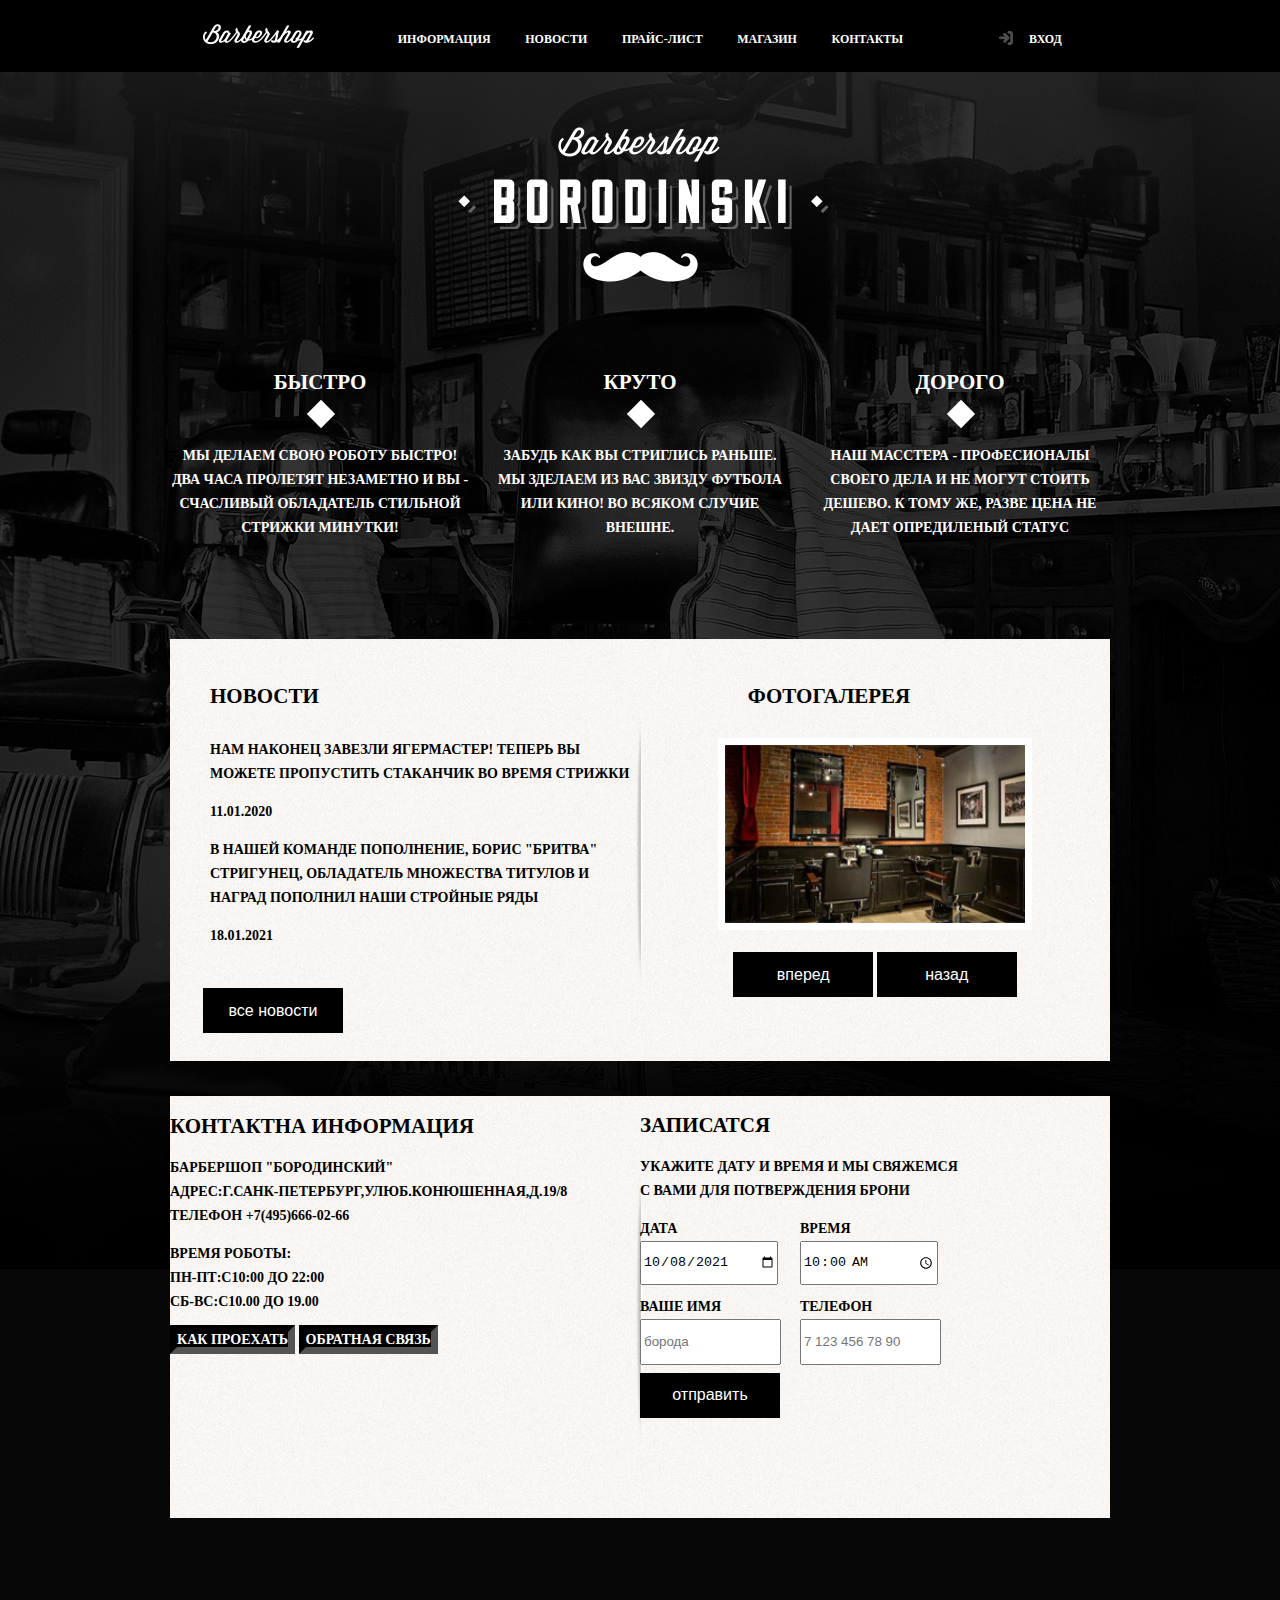
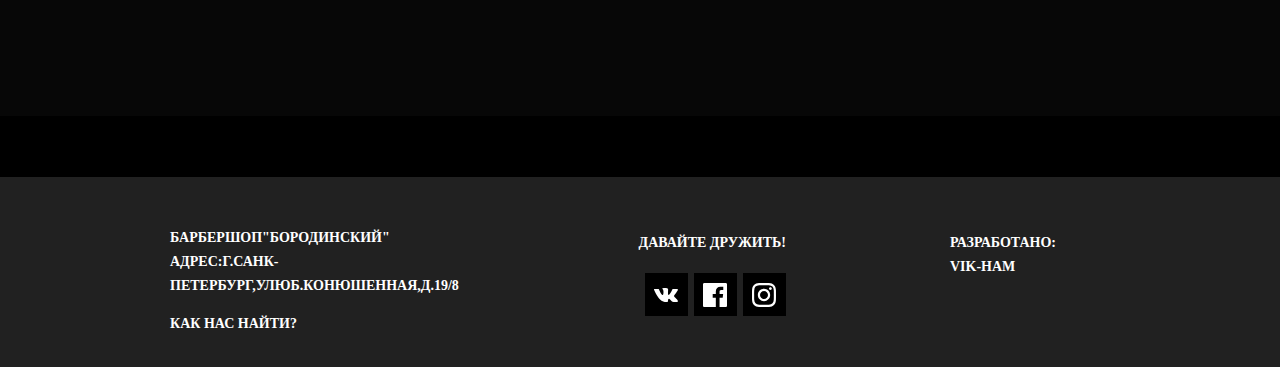
==== commit 54d0857e: "some changes vov 2" ====
--- a/index.html
+++ b/index.html
@@ -77,8 +77,10 @@
                 <figure class="fotogaleri-content">
                     <img class="slide" src="img/Layer 21.jpg" height="164" width="286"/><br>
                 </figure>
+                <div class="fotogaleri-button">
                 <button type="button">вперед</button>
                 <button type="button">назад</button>
+                </div>
             </div>
           </section>
          </div>
@@ -135,22 +137,25 @@
             <h4>давайте дружить!</h4>
               <ul>
                 <li>
-                    <a class="social-botton" href="#">
+                    <a class="social-button" href="#">
                         <span class="vissualy-botton"></span>
-                        <svg xmlns="http://www.w3.org/2000/svg" xmlns:xlink="http://www.w3.org/1999/xlink" width="27" height="15" viewBox="0 0 27 15">
-                            <image id="vk" width="27" height="15" xlink:href="[data-uri]"/>
+                        <svg xmlns="http://www.w3.org/2000/svg" width="24" height="24" viewBox="0 0 24 24">
+                            <path  fill="white" class="st0" d="M13.162 18.994c.609 0 .858-.406.851-.915-.031-1.917.714-2.949 2.059-1.604 1.488 1.488 1.796 2.519 3.603 2.519h3.2c.808 0 1.126-.26 1.126-.668 0-.863-1.421-2.386-2.625-3.504-1.686-1.565-1.765-1.602-.313-3.486 1.801-2.339 4.157-5.336 2.073-5.336h-3.981c-.772 0-.828.435-1.103 1.083-.995 2.347-2.886 5.387-3.604 4.922-.751-.485-.407-2.406-.35-5.261.015-.754.011-1.271-1.141-1.539-.629-.145-1.241-.205-1.809-.205-2.273 0-3.841.953-2.95 1.119 1.571.293 1.42 3.692 1.054 5.16-.638 2.556-3.036-2.024-4.035-4.305-.241-.548-.315-.974-1.175-.974h-3.255c-.492 0-.787.16-.787.516 0 .602 2.96 6.72 5.786 9.77 2.756 2.975 5.48 2.708 7.376 2.708z"/>
                         </svg>
                 </a></li>
                 <li>
-                    <a class="social-botton" href="#"><svg xmlns="http://www.w3.org/2000/svg" xmlns:xlink="http://www.w3.org/1999/xlink" width="11" height="22" viewBox="0 0 11 22">
-                    <image id="facebook" width="11" height="22" xlink:href="[data-uri]"/>
-                  </svg>
+                    <a class="social-button" href="#">
+                        <svg xmlns="http://www.w3.org/2000/svg" width="24" height="24" viewBox="0 0 24 24">
+                            <path  fill="white" d="M22.675 0h-21.35c-.732 0-1.325.593-1.325 1.325v21.351c0 .731.593 1.324 1.325 1.324h11.495v-9.294h-3.128v-3.622h3.128v-2.671c0-3.1 1.893-4.788 4.659-4.788 1.325 0 2.463.099 2.795.143v3.24l-1.918.001c-1.504 0-1.795.715-1.795 1.763v2.313h3.587l-.467 3.622h-3.12v9.293h6.116c.73 0 1.323-.593 1.323-1.325v-21.35c0-.732-.593-1.325-1.325-1.325z"/>
+                        </svg>
                 </a></li>
                 <li>
-                    <a class="social-botton" href="#"><svg xmlns="http://www.w3.org/2000/svg" xmlns:xlink="http://www.w3.org/1999/xlink" width="20" height="20" viewBox="0 0 20 20">
-                    <image id="instagram" width="20" height="20" xlink:href="[data-uri]"/>
-                  </svg>
-                </a></li>
+                    <a class="social-button" href="#">
+                        <svg xmlns="http://www.w3.org/2000/svg" width="24" height="24" viewBox="0 0 24 24">
+                            <path fill="white" d="M12 2.163c3.204 0 3.584.012 4.85.07 3.252.148 4.771 1.691 4.919 4.919.058 1.265.069 1.645.069 4.849 0 3.205-.012 3.584-.069 4.849-.149 3.225-1.664 4.771-4.919 4.919-1.266.058-1.644.07-4.85.07-3.204 0-3.584-.012-4.849-.07-3.26-.149-4.771-1.699-4.919-4.92-.058-1.265-.07-1.644-.07-4.849 0-3.204.013-3.583.07-4.849.149-3.227 1.664-4.771 4.919-4.919 1.266-.057 1.645-.069 4.849-.069zm0-2.163c-3.259 0-3.667.014-4.947.072-4.358.2-6.78 2.618-6.98 6.98-.059 1.281-.073 1.689-.073 4.948 0 3.259.014 3.668.072 4.948.2 4.358 2.618 6.78 6.98 6.98 1.281.058 1.689.072 4.948.072 3.259 0 3.668-.014 4.948-.072 4.354-.2 6.782-2.618 6.979-6.98.059-1.28.073-1.689.073-4.948 0-3.259-.014-3.667-.072-4.947-.196-4.354-2.617-6.78-6.979-6.98-1.281-.059-1.69-.073-4.949-.073zm0 5.838c-3.403 0-6.162 2.759-6.162 6.162s2.759 6.163 6.162 6.163 6.162-2.759 6.162-6.163c0-3.403-2.759-6.162-6.162-6.162zm0 10.162c-2.209 0-4-1.79-4-4 0-2.209 1.791-4 4-4s4 1.791 4 4c0 2.21-1.791 4-4 4zm6.406-11.845c-.796 0-1.441.645-1.441 1.44s.645 1.44 1.441 1.44c.795 0 1.439-.645 1.439-1.44s-.644-1.44-1.439-1.44z"/>
+                        </svg>
+                    </a>
+                </li>
               </ul>
           </nav>
             <div class="rozrab">
--- a/style.css
+++ b/style.css
@@ -104,7 +104,7 @@
     margin: 0;
     padding: 0;
 }
-.text-block li{
+.text-block li {
     list-style: none;
     width: 300px;
     text-align: center;
@@ -134,7 +134,7 @@
     height: 422px;
     color: black;
     display: flex;
-    margin-top: 85px; 
+    margin-top: 85px;
 
     background-image:url(img/Layer\ 17\ copy.png);
     background-repeat: no-repeat;
@@ -142,17 +142,22 @@
 }
 .news{
     width: 470px;
-    height: 363px;
-    margin-top: 60px;
+    height: 420px;
+    display: flex;
+    align-items: center;
+    flex-direction: column;
 }
 .news-text{
-    margin: 0;
-    list-style: none;
-    padding-left: 80px;
+    margin-top:45px;
+    list-style: none;
+}
+.news-text h2{
+    margin: 0;
+    margin-bottom: 30px;
 }
 .news button{
-    margin-left: 80px;
-
+    margin: auto;
+    margin-left: 33px;
 }
 .fotogaleri{
     width: 470px;
@@ -160,17 +165,15 @@
     display: inline-block;
     text-align: center;
 }
-.fotogaleri-content{
-    height: auto;
-    width: auto;
+.fotogaleri h2{
+    margin-top: 45px;
+    margin-bottom: 30px;
+    margin-right: 92px;
+}
+.fotogaleri-content img{
+    width: 300px;
+    height: 178px;
     border: 7px solid white;
-}
-.fotogaleri h2{
-   margin-top: 70px;
-}
-.fotogaleri-content img{
-    width: 100%;
-    height: auto;
 }
 .colons-info-form{
     background-image: url(img/Layer\ 10\ copy.png);
@@ -186,18 +189,18 @@
     background-repeat: no-repeat;
     background-position: center;
 }
-.colons-info a{
+.colons-info a {
     border: 7px inset black;
     background-color: black;
-    color: white;    
+    color: white;
     width: 140px;
     height: 45px;
 }
 .colons-info{
     width: 470px;
-    height: 363px;
-    margin: auto;  
-    padding-left: 80px;
+    height: 420px;
+    margin: auto;
+
 }
 .colons-form{
     width: 470px;
@@ -242,7 +245,7 @@
     width: 153px;
     height: 120px;
 }
-.socseti ul{
+.socseti ul {
     list-style: none;
     display: flex;
     flex-wrap: wrap;
@@ -251,8 +254,10 @@
     width: 141px;
     margin: auto;
     padding: 0;
-}
-.social-botton{
+    fill: white;
+}
+
+.social-button {
     width: 43px;
     height: 43px;
     background: black;
@@ -260,18 +265,14 @@
     justify-content: center;
     align-items: center;
 }
-/* .social-botton-li{
-    height: 43px;
-    width: 43px;
-} */
-.social-botton :hover
-{
-background-color: #ffffff;
-}
-/* .social-botton-li:hover,
-.social-botton-li:focus{
-    background-color: #ffffff;
-} */
+.social-button :hover {
+    width: 100%;
+    height: 100%;
+    background-color: white;
+}
+.social-button :hover path{
+    fill: black;
+}
 .rozrab{
     width: 160px;
     height: 80px;
